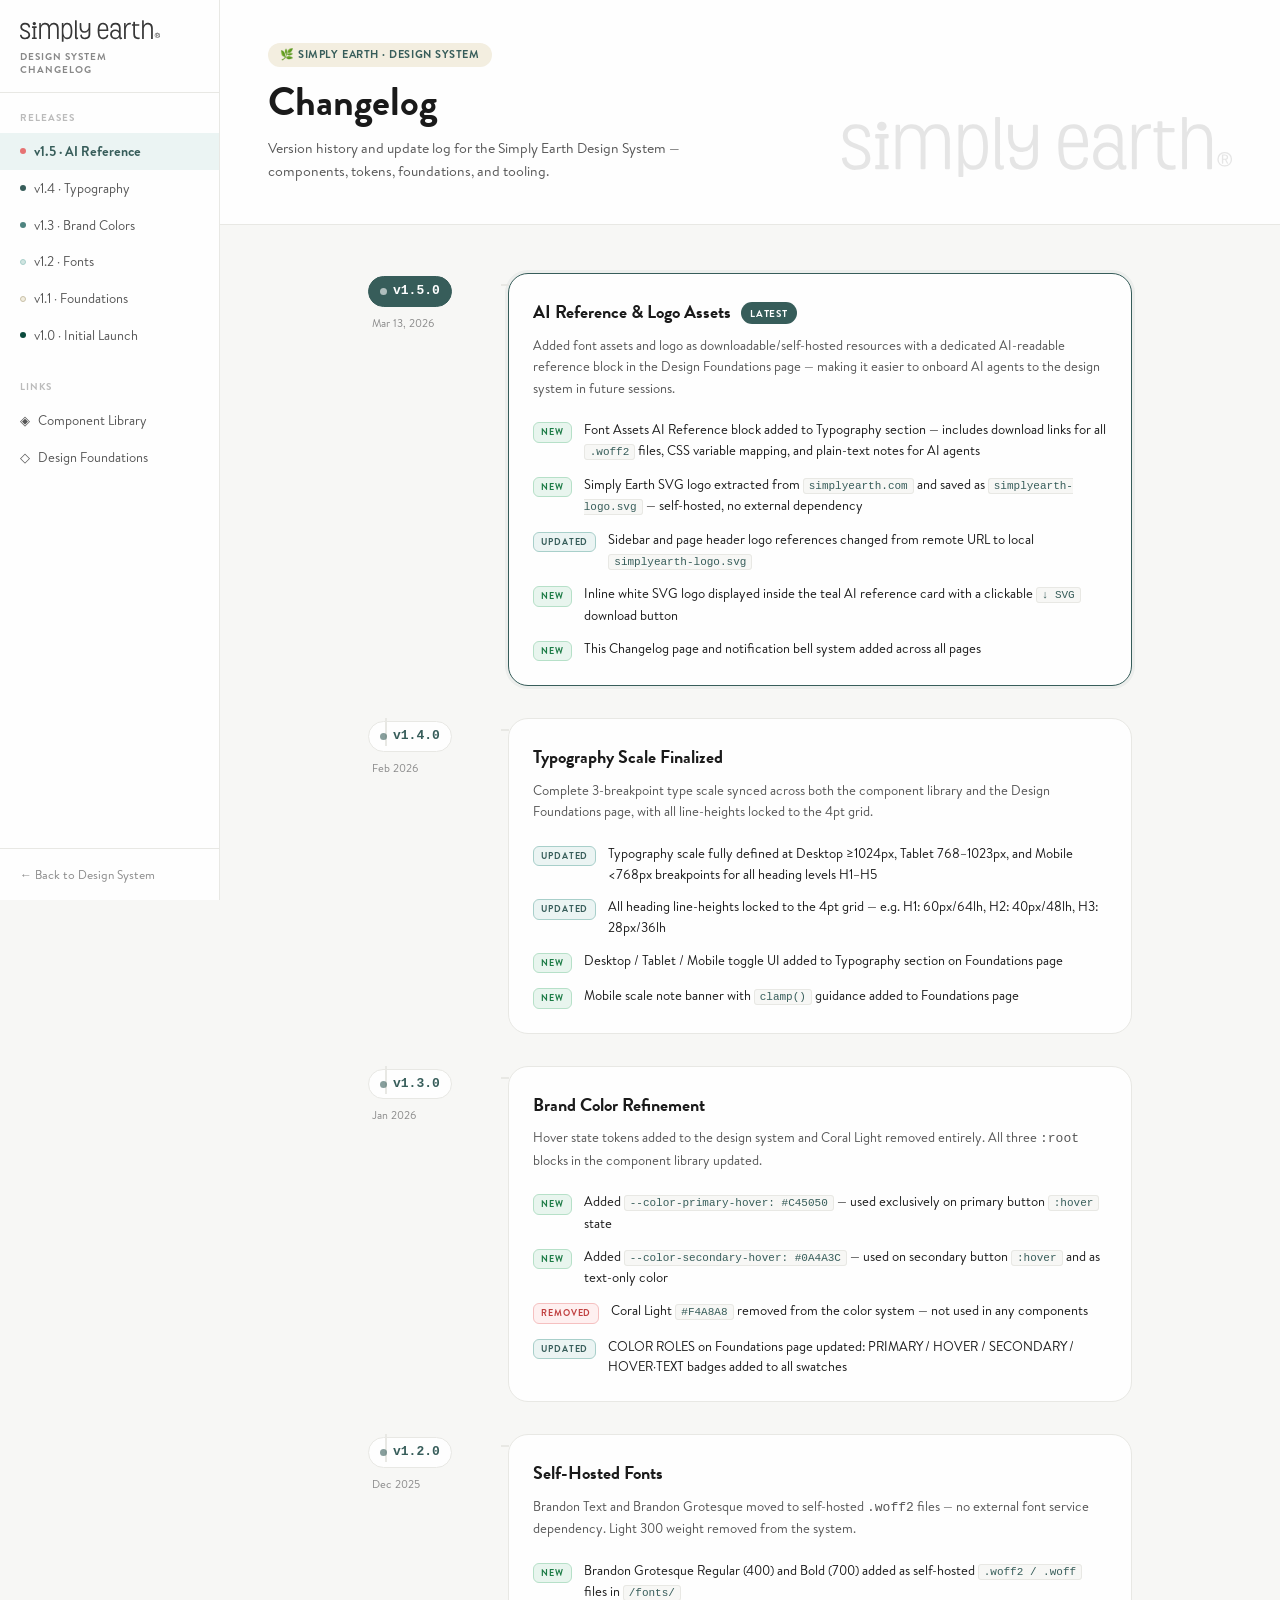
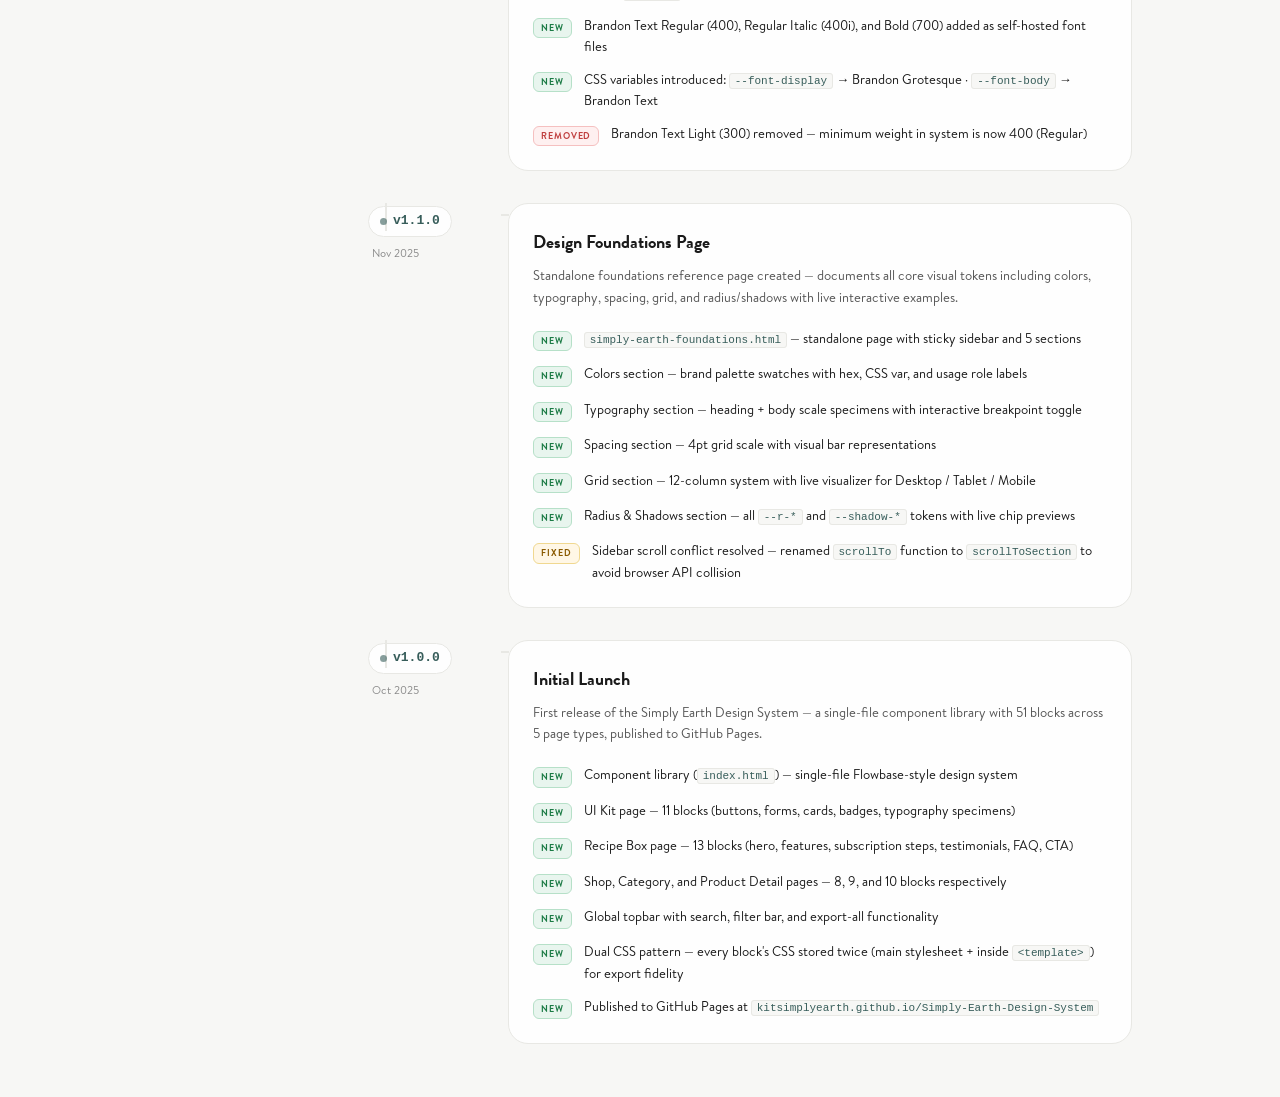
==== simply-earth-changelog.html @ 00842369 "Add changelog page and notification bell system - New simply-earth-changelog.html with full version " ====
<!DOCTYPE html>
<html lang="en">
<head>
<meta charset="UTF-8">
<meta name="viewport" content="width=device-width, initial-scale=1.0">
<title>Simply Earth — Changelog</title>
<style>
@font-face {
  font-family: 'Brandon Text';
  src: url('fonts/BrandonText-Regular.woff2') format('woff2'), url('fonts/BrandonText-Regular.woff') format('woff');
  font-weight: 400; font-style: normal;
}
@font-face {
  font-family: 'Brandon Text';
  src: url('fonts/BrandonText-RegularItalic.woff2') format('woff2'), url('fonts/BrandonText-RegularItalic.woff') format('woff');
  font-weight: 400; font-style: italic;
}
@font-face {
  font-family: 'Brandon Text';
  src: url('fonts/BrandonText-Bold.woff2') format('woff2'), url('fonts/BrandonText-Bold.woff') format('woff');
  font-weight: 700; font-style: normal;
}
@font-face {
  font-family: 'Brandon Grotesque';
  src: url('fonts/BrandonGrotesque-Regular.woff2') format('woff2'), url('fonts/BrandonGrotesque-Regular.woff') format('woff');
  font-weight: 400; font-style: normal;
}
@font-face {
  font-family: 'Brandon Grotesque';
  src: url('fonts/BrandonGrotesque-Bold.woff2') format('woff2'), url('fonts/BrandonGrotesque-Bold.woff') format('woff');
  font-weight: 700; font-style: normal;
}
</style>
<style>

/* ─────────────────────────────────────────────
   RESET & ROOT
───────────────────────────────────────────── */
*, *::before, *::after { box-sizing: border-box; margin: 0; padding: 0; }

:root {
  --coral:           #E67272;
  --coral-hover:     #C45050;
  --teal:            #375D5A;
  --teal-light:      #4E8480;
  --teal-dark:       #2D5450;
  --green:           #0A4A3C;
  --cream:           #F3EEE0;
  --cream-dark:      #E8E0CC;
  --mint:            #D1E5E1;
  --mint-dark:       #A8CFCA;
  --white:           #FEFEFE;
  --bg:              #F7F7F5;
  --border:          #E8E8E4;
  --text-dark:       #1A1A1A;
  --text-mid:        #555555;
  --text-light:      #888888;
  --text-xlight:     #BBBBBB;
  --font-display:    'Brandon Grotesque', 'Futura', 'Century Gothic', sans-serif;
  --font-body:       'Brandon Text', 'Gill Sans', 'Trebuchet MS', sans-serif;
  --sp-1: 4px; --sp-2: 8px; --sp-3: 12px; --sp-4: 16px; --sp-5: 20px;
  --sp-6: 24px; --sp-8: 32px; --sp-10: 40px; --sp-12: 48px; --sp-16: 64px;
  --r-sm: 6px; --r-md: 10px; --r-lg: 14px; --r-xl: 20px; --r-pill: 999px;
  --shadow-xs: 0 1px 3px rgba(0,0,0,0.06);
  --shadow-sm: 0 2px 8px rgba(0,0,0,0.08);
  --shadow-md: 0 4px 20px rgba(0,0,0,0.10);
}

html { font-size: 16px; scroll-behavior: smooth; }
body {
  font-family: var(--font-body);
  background: var(--bg);
  color: var(--text-dark);
  line-height: 1.6;
  min-height: 100vh;
}

/* ─────────────────────────────────────────────
   LAYOUT SHELL
───────────────────────────────────────────── */
.shell { display: flex; min-height: 100vh; }

.sidenav {
  width: 220px; min-width: 220px;
  background: var(--white);
  border-right: 1px solid var(--border);
  position: sticky; top: 0; height: 100vh;
  overflow-y: auto;
  display: flex; flex-direction: column;
  z-index: 100;
}
.sidenav-logo {
  padding: var(--sp-5) var(--sp-5) var(--sp-4);
  border-bottom: 1px solid var(--border);
  display: flex; flex-direction: column;
  align-items: flex-start; gap: var(--sp-2);
}
.sidenav-logo img { height: 22px; width: auto; max-width: 140px; display: block; }
.sidenav-logo-label {
  font-size: 10px; font-weight: 700; color: var(--text-light);
  letter-spacing: 0.1em; text-transform: uppercase;
  line-height: 1.3; font-family: var(--font-body);
}
.sidenav-section {
  padding: var(--sp-4) var(--sp-5) var(--sp-2);
  font-size: 10px; font-weight: 700; letter-spacing: 0.10em;
  text-transform: uppercase; color: var(--text-xlight);
}
.sidenav-link {
  display: flex; align-items: center; gap: var(--sp-2);
  padding: var(--sp-2) var(--sp-5);
  font-size: 13px; font-weight: 500; color: var(--text-mid);
  text-decoration: none; cursor: pointer;
  border: none; background: none; width: 100%; text-align: left;
  transition: background 0.12s, color 0.12s;
}
.sidenav-link:hover { background: var(--bg); color: var(--teal); }
.sidenav-link.active { background: #EBF4F3; color: var(--teal); font-weight: 600; }
.sidenav-link .nav-dot { width: 6px; height: 6px; border-radius: 50%; flex-shrink: 0; }
.sidenav-back {
  margin-top: auto; padding: var(--sp-4) var(--sp-5);
  border-top: 1px solid var(--border);
}
.sidenav-back a {
  display: flex; align-items: center; gap: 6px;
  font-size: 12px; color: var(--text-light); text-decoration: none;
  transition: color 0.15s;
}
.sidenav-back a:hover { color: var(--teal); }

.main { flex: 1; overflow-x: hidden; }

.page-header {
  background: var(--white);
  border-bottom: 1px solid var(--border);
  padding: var(--sp-10) var(--sp-12);
  display: flex; align-items: flex-end;
  justify-content: space-between; gap: var(--sp-8);
}
.page-eyebrow {
  display: inline-flex; align-items: center; gap: 6px;
  background: var(--cream); border-radius: var(--r-pill);
  padding: 3px 12px; font-size: 11px; font-weight: 700;
  color: var(--teal); letter-spacing: 0.05em; text-transform: uppercase;
  margin-bottom: var(--sp-3);
}
.page-title {
  font-family: var(--font-display); font-size: 40px;
  color: var(--text-dark); line-height: 1.15; margin-bottom: var(--sp-3);
}
.page-desc { font-size: 14px; color: var(--text-mid); max-width: 480px; line-height: 1.7; }
.page-header-logo { opacity: 0.12; }
.page-header-logo img { height: 60px; width: auto; }

.content {
  max-width: 860px;
  margin: 0 auto;
  padding: var(--sp-12);
  display: flex; flex-direction: column; gap: var(--sp-4);
}

/* ─────────────────────────────────────────────
   VERSION ENTRY
───────────────────────────────────────────── */
.version-entry {
  display: grid;
  grid-template-columns: 140px 1fr;
  gap: 0;
  position: relative;
}

/* Timeline line through the version col */
.version-entry + .version-entry .version-meta::before {
  content: '';
  position: absolute;
  top: 0; left: 17px;
  width: 2px; height: 28px;
  background: var(--border);
}

.version-meta {
  padding: 0 var(--sp-6) var(--sp-8) 0;
  position: relative;
  display: flex; flex-direction: column;
  align-items: flex-start; gap: var(--sp-2);
  padding-top: 3px;
}

/* Connector dot */
.version-meta::after {
  content: '';
  position: absolute;
  right: -1px; top: 11px;
  width: 8px; height: 2px;
  background: var(--border);
}

.version-badge {
  display: inline-flex; align-items: center; gap: 6px;
  font-family: 'SFMono-Regular', 'Consolas', monospace;
  font-size: 13px; font-weight: 700;
  color: var(--teal);
  background: var(--white);
  border: 1.5px solid var(--border);
  border-radius: var(--r-pill);
  padding: 4px 11px;
  white-space: nowrap;
}
.version-badge.latest {
  background: var(--teal); color: white;
  border-color: var(--teal);
}
.version-dot {
  width: 7px; height: 7px; border-radius: 50%;
  background: currentColor; opacity: 0.6; flex-shrink: 0;
}
.version-date {
  font-size: 11px; color: var(--text-light);
  font-family: var(--font-body);
  padding-left: 4px;
}

.version-card {
  background: var(--white);
  border: 1px solid var(--border);
  border-radius: var(--r-xl);
  padding: var(--sp-6);
  margin-bottom: var(--sp-4);
  transition: box-shadow 0.15s;
}
.version-card:hover { box-shadow: var(--shadow-sm); }
.version-card.is-latest {
  border-color: var(--teal);
  box-shadow: 0 0 0 3px rgba(55,93,90,0.06);
}

.version-title {
  font-family: var(--font-display);
  font-size: 18px; font-weight: 700;
  color: var(--text-dark);
  margin-bottom: var(--sp-2);
}
.version-summary {
  font-size: 13px; color: var(--text-mid);
  line-height: 1.65; margin-bottom: var(--sp-5);
}

.change-list { display: flex; flex-direction: column; gap: var(--sp-3); }
.change-item {
  display: flex; align-items: flex-start; gap: var(--sp-3);
  font-size: 13px; color: var(--text-dark); line-height: 1.6;
}
.change-tag {
  display: inline-flex; align-items: center;
  font-size: 9px; font-weight: 800; letter-spacing: 0.1em;
  text-transform: uppercase; border-radius: var(--r-sm);
  padding: 2px 7px; flex-shrink: 0; margin-top: 3px;
  white-space: nowrap;
}
.tag-new      { background: #E8F5EE; color: #1A7A44; border: 1px solid #B6E0C8; }
.tag-updated  { background: #EBF4F3; color: var(--teal); border: 1px solid var(--mint-dark); }
.tag-removed  { background: #FEF0F0; color: #C04040; border: 1px solid #F5C0C0; }
.tag-fixed    { background: #FFF7E6; color: #8A5A00; border: 1px solid #F0D890; }

.change-text { flex: 1; }
.change-text code {
  font-family: 'SFMono-Regular', 'Consolas', monospace;
  font-size: 11px; background: var(--bg);
  border: 1px solid var(--border);
  border-radius: 3px; padding: 1px 5px;
  color: var(--teal);
}

/* ─────────────────────────────────────────────
   MOBILE TOPBAR
───────────────────────────────────────────── */
.mobile-topbar {
  display: none; background: var(--white);
  border-bottom: 1px solid var(--border);
  padding: var(--sp-3) var(--sp-4);
  align-items: center; justify-content: space-between;
  gap: var(--sp-3); position: sticky; top: 0; z-index: 200;
}
.mobile-topbar img { height: 20px; max-width: 120px; }
.mobile-menu-btn {
  width: 36px; height: 36px; border-radius: var(--r-md);
  border: 1px solid var(--border); background: var(--bg);
  font-size: 16px; cursor: pointer;
  display: flex; align-items: center; justify-content: center;
}

/* ─────────────────────────────────────────────
   RESPONSIVE
───────────────────────────────────────────── */
@media (max-width: 900px) {
  .sidenav { display: none; }
  .mobile-topbar { display: flex; }
  .page-header { padding: var(--sp-8) var(--sp-6); flex-direction: column; align-items: flex-start; }
  .page-header-logo { display: none; }
  .content { padding: var(--sp-8) var(--sp-5); }
}

@media (max-width: 600px) {
  .version-entry { grid-template-columns: 1fr; }
  .version-meta { padding-bottom: var(--sp-3); flex-direction: row; align-items: center; }
  .version-meta::after { display: none; }
}

</style>
</head>
<body>

<!-- Mobile top bar -->
<div class="mobile-topbar">
  <img src="simplyearth-logo.svg" alt="Simply Earth" onerror="this.style.display='none';this.nextElementSibling.style.display='block'">
  <span style="display:none;font-family:'Brandon Grotesque','Futura',sans-serif;font-size:18px;color:#0A4A3C;">Simply Earth</span>
  <button class="mobile-menu-btn" onclick="document.querySelector('.sidenav').style.display='flex'">☰</button>
</div>

<div class="shell">

  <!-- ── SIDEBAR ─────────────────────────────── -->
  <nav class="sidenav">
    <div class="sidenav-logo">
      <img src="simplyearth-logo.svg" alt="Simply Earth"
        onerror="this.style.display='none';this.parentElement.querySelector('.logo-fallback').style.display='block'">
      <span class="logo-fallback" style="display:none;font-family:'Brandon Grotesque','Futura',sans-serif;font-size:16px;color:#0A4A3C;font-weight:400;">Simply Earth</span>
      <div class="sidenav-logo-label">Design System<br>Changelog</div>
    </div>

    <div class="sidenav-section">Releases</div>
    <a class="sidenav-link active" onclick="scrollTo({top:0,behavior:'smooth'})">
      <span class="nav-dot" style="background:#E67272;"></span> v1.5 · AI Reference
    </a>
    <a class="sidenav-link" onclick="document.getElementById('v1-4').scrollIntoView({behavior:'smooth'})">
      <span class="nav-dot" style="background:#375D5A;"></span> v1.4 · Typography
    </a>
    <a class="sidenav-link" onclick="document.getElementById('v1-3').scrollIntoView({behavior:'smooth'})">
      <span class="nav-dot" style="background:#4E8480;"></span> v1.3 · Brand Colors
    </a>
    <a class="sidenav-link" onclick="document.getElementById('v1-2').scrollIntoView({behavior:'smooth'})">
      <span class="nav-dot" style="background:#D1E5E1;border:1px solid #A8CFCA;"></span> v1.2 · Fonts
    </a>
    <a class="sidenav-link" onclick="document.getElementById('v1-1').scrollIntoView({behavior:'smooth'})">
      <span class="nav-dot" style="background:#F3EEE0;border:1px solid #C8C0A8;"></span> v1.1 · Foundations
    </a>
    <a class="sidenav-link" onclick="document.getElementById('v1-0').scrollIntoView({behavior:'smooth'})">
      <span class="nav-dot" style="background:#0A4A3C;"></span> v1.0 · Initial Launch
    </a>

    <div class="sidenav-section" style="margin-top:8px;">Links</div>
    <a class="sidenav-link" href="index.html">
      <span style="font-size:13px;">◈</span> Component Library
    </a>
    <a class="sidenav-link" href="simply-earth-foundations.html">
      <span style="font-size:13px;">◇</span> Design Foundations
    </a>

    <div class="sidenav-back">
      <a href="index.html">← Back to Design System</a>
    </div>
  </nav>

  <!-- ── MAIN ──────────────────────────────────── -->
  <main class="main">

    <div class="page-header">
      <div class="page-header-left">
        <div class="page-eyebrow">🌿 Simply Earth · Design System</div>
        <h1 class="page-title">Changelog</h1>
        <p class="page-desc">Version history and update log for the Simply Earth Design System — components, tokens, foundations, and tooling.</p>
      </div>
      <div class="page-header-logo">
        <img src="simplyearth-logo.svg" alt="">
      </div>
    </div>

    <div class="content">

      <!-- ══════════════════════════════════════
           v1.5.0
      ═══════════════════════════════════════ -->
      <div class="version-entry" id="v1-5">
        <div class="version-meta">
          <div class="version-badge latest"><span class="version-dot"></span>v1.5.0</div>
          <div class="version-date">Mar 13, 2026</div>
        </div>
        <div class="version-card is-latest">
          <div style="display:flex;align-items:center;gap:10px;margin-bottom:8px;">
            <div class="version-title" style="margin-bottom:0;">AI Reference & Logo Assets</div>
            <span style="font-size:10px;font-weight:800;letter-spacing:0.08em;text-transform:uppercase;background:var(--teal);color:white;padding:3px 9px;border-radius:var(--r-pill);">Latest</span>
          </div>
          <div class="version-summary">Added font assets and logo as downloadable/self-hosted resources with a dedicated AI-readable reference block in the Design Foundations page — making it easier to onboard AI agents to the design system in future sessions.</div>
          <div class="change-list">
            <div class="change-item">
              <span class="change-tag tag-new">New</span>
              <span class="change-text">Font Assets AI Reference block added to Typography section — includes download links for all <code>.woff2</code> files, CSS variable mapping, and plain-text notes for AI agents</span>
            </div>
            <div class="change-item">
              <span class="change-tag tag-new">New</span>
              <span class="change-text">Simply Earth SVG logo extracted from <code>simplyearth.com</code> and saved as <code>simplyearth-logo.svg</code> — self-hosted, no external dependency</span>
            </div>
            <div class="change-item">
              <span class="change-tag tag-updated">Updated</span>
              <span class="change-text">Sidebar and page header logo references changed from remote URL to local <code>simplyearth-logo.svg</code></span>
            </div>
            <div class="change-item">
              <span class="change-tag tag-new">New</span>
              <span class="change-text">Inline white SVG logo displayed inside the teal AI reference card with a clickable <code>↓ SVG</code> download button</span>
            </div>
            <div class="change-item">
              <span class="change-tag tag-new">New</span>
              <span class="change-text">This Changelog page and notification bell system added across all pages</span>
            </div>
          </div>
        </div>
      </div>

      <!-- ══════════════════════════════════════
           v1.4.0
      ═══════════════════════════════════════ -->
      <div class="version-entry" id="v1-4">
        <div class="version-meta">
          <div class="version-badge"><span class="version-dot"></span>v1.4.0</div>
          <div class="version-date">Feb 2026</div>
        </div>
        <div class="version-card">
          <div class="version-title">Typography Scale Finalized</div>
          <div class="version-summary">Complete 3-breakpoint type scale synced across both the component library and the Design Foundations page, with all line-heights locked to the 4pt grid.</div>
          <div class="change-list">
            <div class="change-item">
              <span class="change-tag tag-updated">Updated</span>
              <span class="change-text">Typography scale fully defined at Desktop ≥1024px, Tablet 768–1023px, and Mobile &lt;768px breakpoints for all heading levels H1–H5</span>
            </div>
            <div class="change-item">
              <span class="change-tag tag-updated">Updated</span>
              <span class="change-text">All heading line-heights locked to the 4pt grid — e.g. H1: 60px/64lh, H2: 40px/48lh, H3: 28px/36lh</span>
            </div>
            <div class="change-item">
              <span class="change-tag tag-new">New</span>
              <span class="change-text">Desktop / Tablet / Mobile toggle UI added to Typography section on Foundations page</span>
            </div>
            <div class="change-item">
              <span class="change-tag tag-new">New</span>
              <span class="change-text">Mobile scale note banner with <code>clamp()</code> guidance added to Foundations page</span>
            </div>
          </div>
        </div>
      </div>

      <!-- ══════════════════════════════════════
           v1.3.0
      ═══════════════════════════════════════ -->
      <div class="version-entry" id="v1-3">
        <div class="version-meta">
          <div class="version-badge"><span class="version-dot"></span>v1.3.0</div>
          <div class="version-date">Jan 2026</div>
        </div>
        <div class="version-card">
          <div class="version-title">Brand Color Refinement</div>
          <div class="version-summary">Hover state tokens added to the design system and Coral Light removed entirely. All three <code>:root</code> blocks in the component library updated.</div>
          <div class="change-list">
            <div class="change-item">
              <span class="change-tag tag-new">New</span>
              <span class="change-text">Added <code>--color-primary-hover: #C45050</code> — used exclusively on primary button <code>:hover</code> state</span>
            </div>
            <div class="change-item">
              <span class="change-tag tag-new">New</span>
              <span class="change-text">Added <code>--color-secondary-hover: #0A4A3C</code> — used on secondary button <code>:hover</code> and as text-only color</span>
            </div>
            <div class="change-item">
              <span class="change-tag tag-removed">Removed</span>
              <span class="change-text">Coral Light <code>#F4A8A8</code> removed from the color system — not used in any components</span>
            </div>
            <div class="change-item">
              <span class="change-tag tag-updated">Updated</span>
              <span class="change-text">COLOR ROLES on Foundations page updated: PRIMARY / HOVER / SECONDARY / HOVER·TEXT badges added to all swatches</span>
            </div>
          </div>
        </div>
      </div>

      <!-- ══════════════════════════════════════
           v1.2.0
      ═══════════════════════════════════════ -->
      <div class="version-entry" id="v1-2">
        <div class="version-meta">
          <div class="version-badge"><span class="version-dot"></span>v1.2.0</div>
          <div class="version-date">Dec 2025</div>
        </div>
        <div class="version-card">
          <div class="version-title">Self-Hosted Fonts</div>
          <div class="version-summary">Brandon Text and Brandon Grotesque moved to self-hosted <code>.woff2</code> files — no external font service dependency. Light 300 weight removed from the system.</div>
          <div class="change-list">
            <div class="change-item">
              <span class="change-tag tag-new">New</span>
              <span class="change-text">Brandon Grotesque Regular (400) and Bold (700) added as self-hosted <code>.woff2 / .woff</code> files in <code>/fonts/</code></span>
            </div>
            <div class="change-item">
              <span class="change-tag tag-new">New</span>
              <span class="change-text">Brandon Text Regular (400), Regular Italic (400i), and Bold (700) added as self-hosted font files</span>
            </div>
            <div class="change-item">
              <span class="change-tag tag-new">New</span>
              <span class="change-text">CSS variables introduced: <code>--font-display</code> → Brandon Grotesque · <code>--font-body</code> → Brandon Text</span>
            </div>
            <div class="change-item">
              <span class="change-tag tag-removed">Removed</span>
              <span class="change-text">Brandon Text Light (300) removed — minimum weight in system is now 400 (Regular)</span>
            </div>
          </div>
        </div>
      </div>

      <!-- ══════════════════════════════════════
           v1.1.0
      ═══════════════════════════════════════ -->
      <div class="version-entry" id="v1-1">
        <div class="version-meta">
          <div class="version-badge"><span class="version-dot"></span>v1.1.0</div>
          <div class="version-date">Nov 2025</div>
        </div>
        <div class="version-card">
          <div class="version-title">Design Foundations Page</div>
          <div class="version-summary">Standalone foundations reference page created — documents all core visual tokens including colors, typography, spacing, grid, and radius/shadows with live interactive examples.</div>
          <div class="change-list">
            <div class="change-item">
              <span class="change-tag tag-new">New</span>
              <span class="change-text"><code>simply-earth-foundations.html</code> — standalone page with sticky sidebar and 5 sections</span>
            </div>
            <div class="change-item">
              <span class="change-tag tag-new">New</span>
              <span class="change-text">Colors section — brand palette swatches with hex, CSS var, and usage role labels</span>
            </div>
            <div class="change-item">
              <span class="change-tag tag-new">New</span>
              <span class="change-text">Typography section — heading + body scale specimens with interactive breakpoint toggle</span>
            </div>
            <div class="change-item">
              <span class="change-tag tag-new">New</span>
              <span class="change-text">Spacing section — 4pt grid scale with visual bar representations</span>
            </div>
            <div class="change-item">
              <span class="change-tag tag-new">New</span>
              <span class="change-text">Grid section — 12-column system with live visualizer for Desktop / Tablet / Mobile</span>
            </div>
            <div class="change-item">
              <span class="change-tag tag-new">New</span>
              <span class="change-text">Radius & Shadows section — all <code>--r-*</code> and <code>--shadow-*</code> tokens with live chip previews</span>
            </div>
            <div class="change-item">
              <span class="change-tag tag-fixed">Fixed</span>
              <span class="change-text">Sidebar scroll conflict resolved — renamed <code>scrollTo</code> function to <code>scrollToSection</code> to avoid browser API collision</span>
            </div>
          </div>
        </div>
      </div>

      <!-- ══════════════════════════════════════
           v1.0.0
      ═══════════════════════════════════════ -->
      <div class="version-entry" id="v1-0">
        <div class="version-meta">
          <div class="version-badge"><span class="version-dot"></span>v1.0.0</div>
          <div class="version-date">Oct 2025</div>
        </div>
        <div class="version-card">
          <div class="version-title">Initial Launch</div>
          <div class="version-summary">First release of the Simply Earth Design System — a single-file component library with 51 blocks across 5 page types, published to GitHub Pages.</div>
          <div class="change-list">
            <div class="change-item">
              <span class="change-tag tag-new">New</span>
              <span class="change-text">Component library (<code>index.html</code>) — single-file Flowbase-style design system</span>
            </div>
            <div class="change-item">
              <span class="change-tag tag-new">New</span>
              <span class="change-text">UI Kit page — 11 blocks (buttons, forms, cards, badges, typography specimens)</span>
            </div>
            <div class="change-item">
              <span class="change-tag tag-new">New</span>
              <span class="change-text">Recipe Box page — 13 blocks (hero, features, subscription steps, testimonials, FAQ, CTA)</span>
            </div>
            <div class="change-item">
              <span class="change-tag tag-new">New</span>
              <span class="change-text">Shop, Category, and Product Detail pages — 8, 9, and 10 blocks respectively</span>
            </div>
            <div class="change-item">
              <span class="change-tag tag-new">New</span>
              <span class="change-text">Global topbar with search, filter bar, and export-all functionality</span>
            </div>
            <div class="change-item">
              <span class="change-tag tag-new">New</span>
              <span class="change-text">Dual CSS pattern — every block's CSS stored twice (main stylesheet + inside <code>&lt;template&gt;</code>) for export fidelity</span>
            </div>
            <div class="change-item">
              <span class="change-tag tag-new">New</span>
              <span class="change-text">Published to GitHub Pages at <code>kitsimplyearth.github.io/Simply-Earth-Design-System</code></span>
            </div>
          </div>
        </div>
      </div>

    </div><!-- /content -->
  </main>
</div><!-- /shell -->

<script>
  // Mark changelog as seen for this version
  const CURRENT_VERSION = '1.5.0';
  localStorage.setItem('se_ds_seen_version', CURRENT_VERSION);

  // Highlight active nav link on scroll
  const entries = ['v1-5','v1-4','v1-3','v1-2','v1-1','v1-0'];
  const links = document.querySelectorAll('.sidenav-link');
  window.addEventListener('scroll', () => {
    let current = entries[0];
    entries.forEach(id => {
      const el = document.getElementById(id);
      if (el && el.getBoundingClientRect().top <= 120) current = id;
    });
    const idx = entries.indexOf(current);
    links.forEach((l, i) => {
      if (i < entries.length) l.classList.toggle('active', i === idx);
    });
  }, { passive: true });
</script>

</body>
</html>
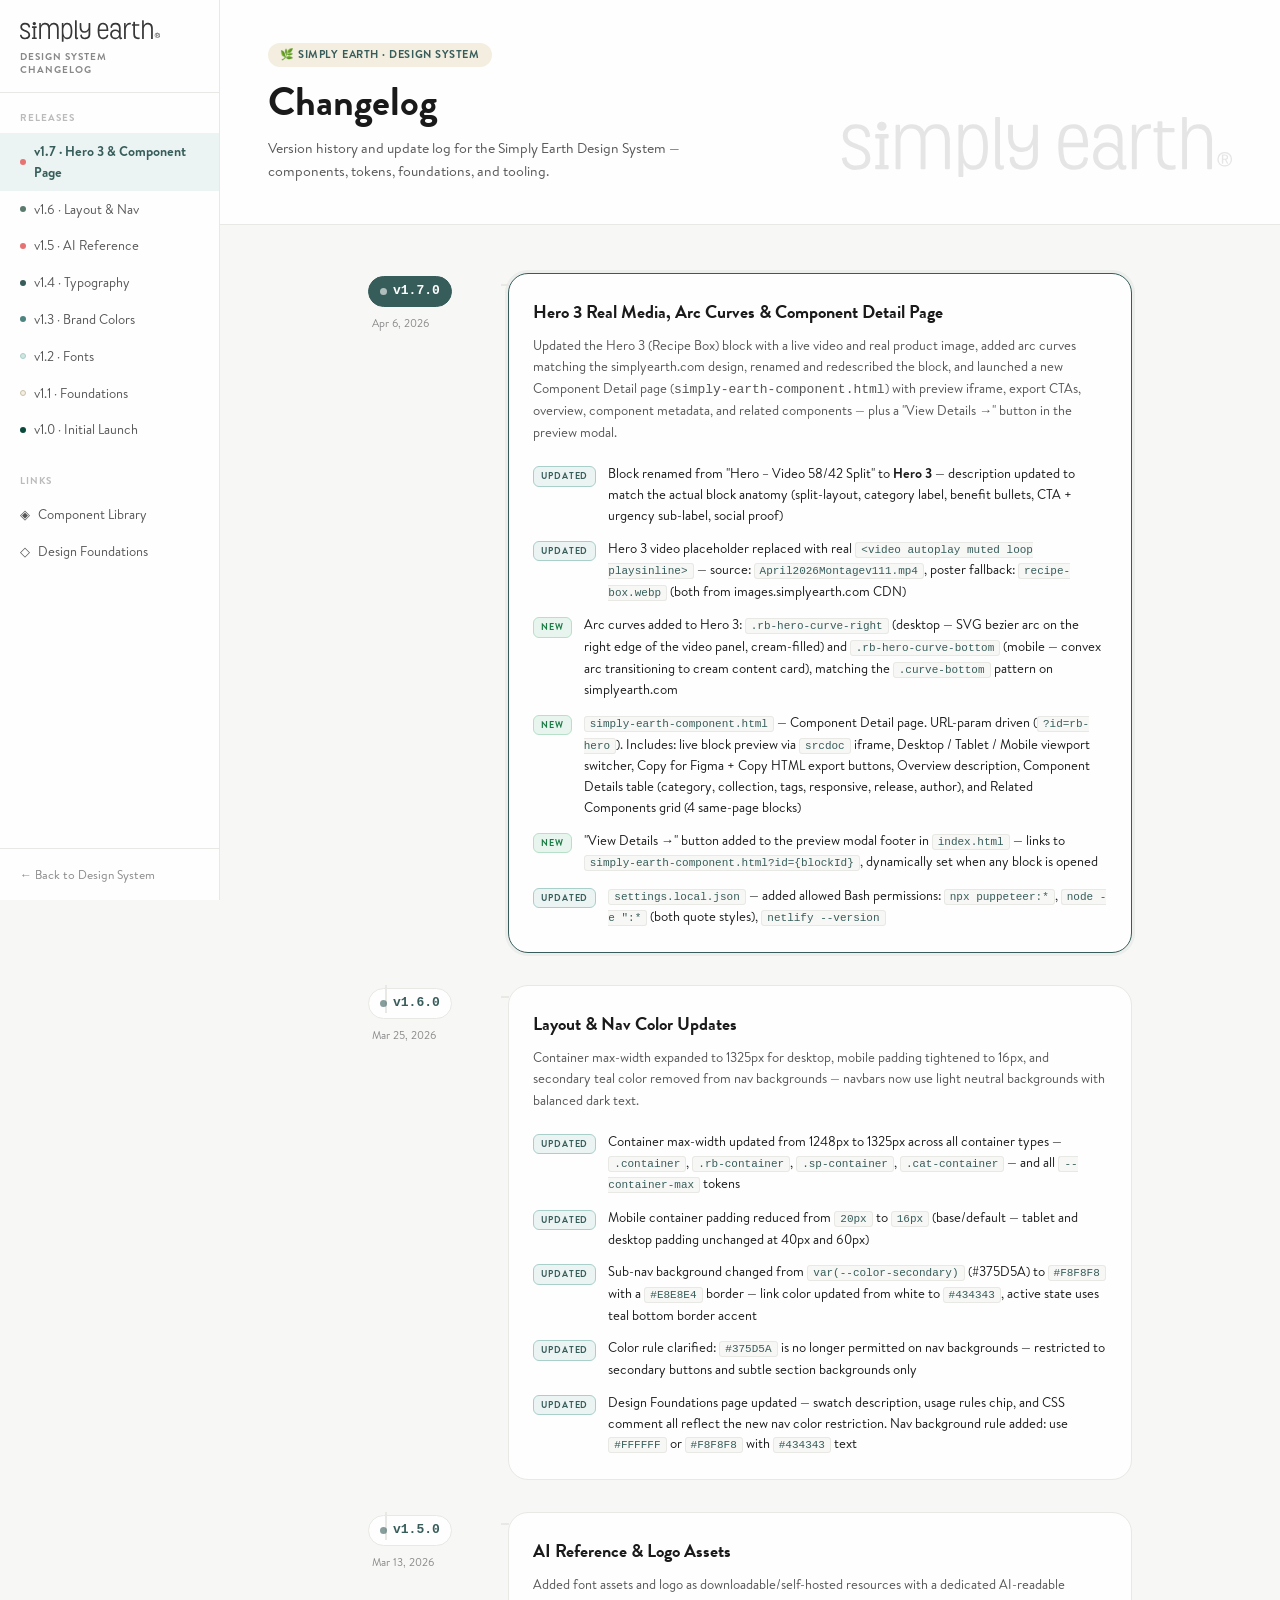
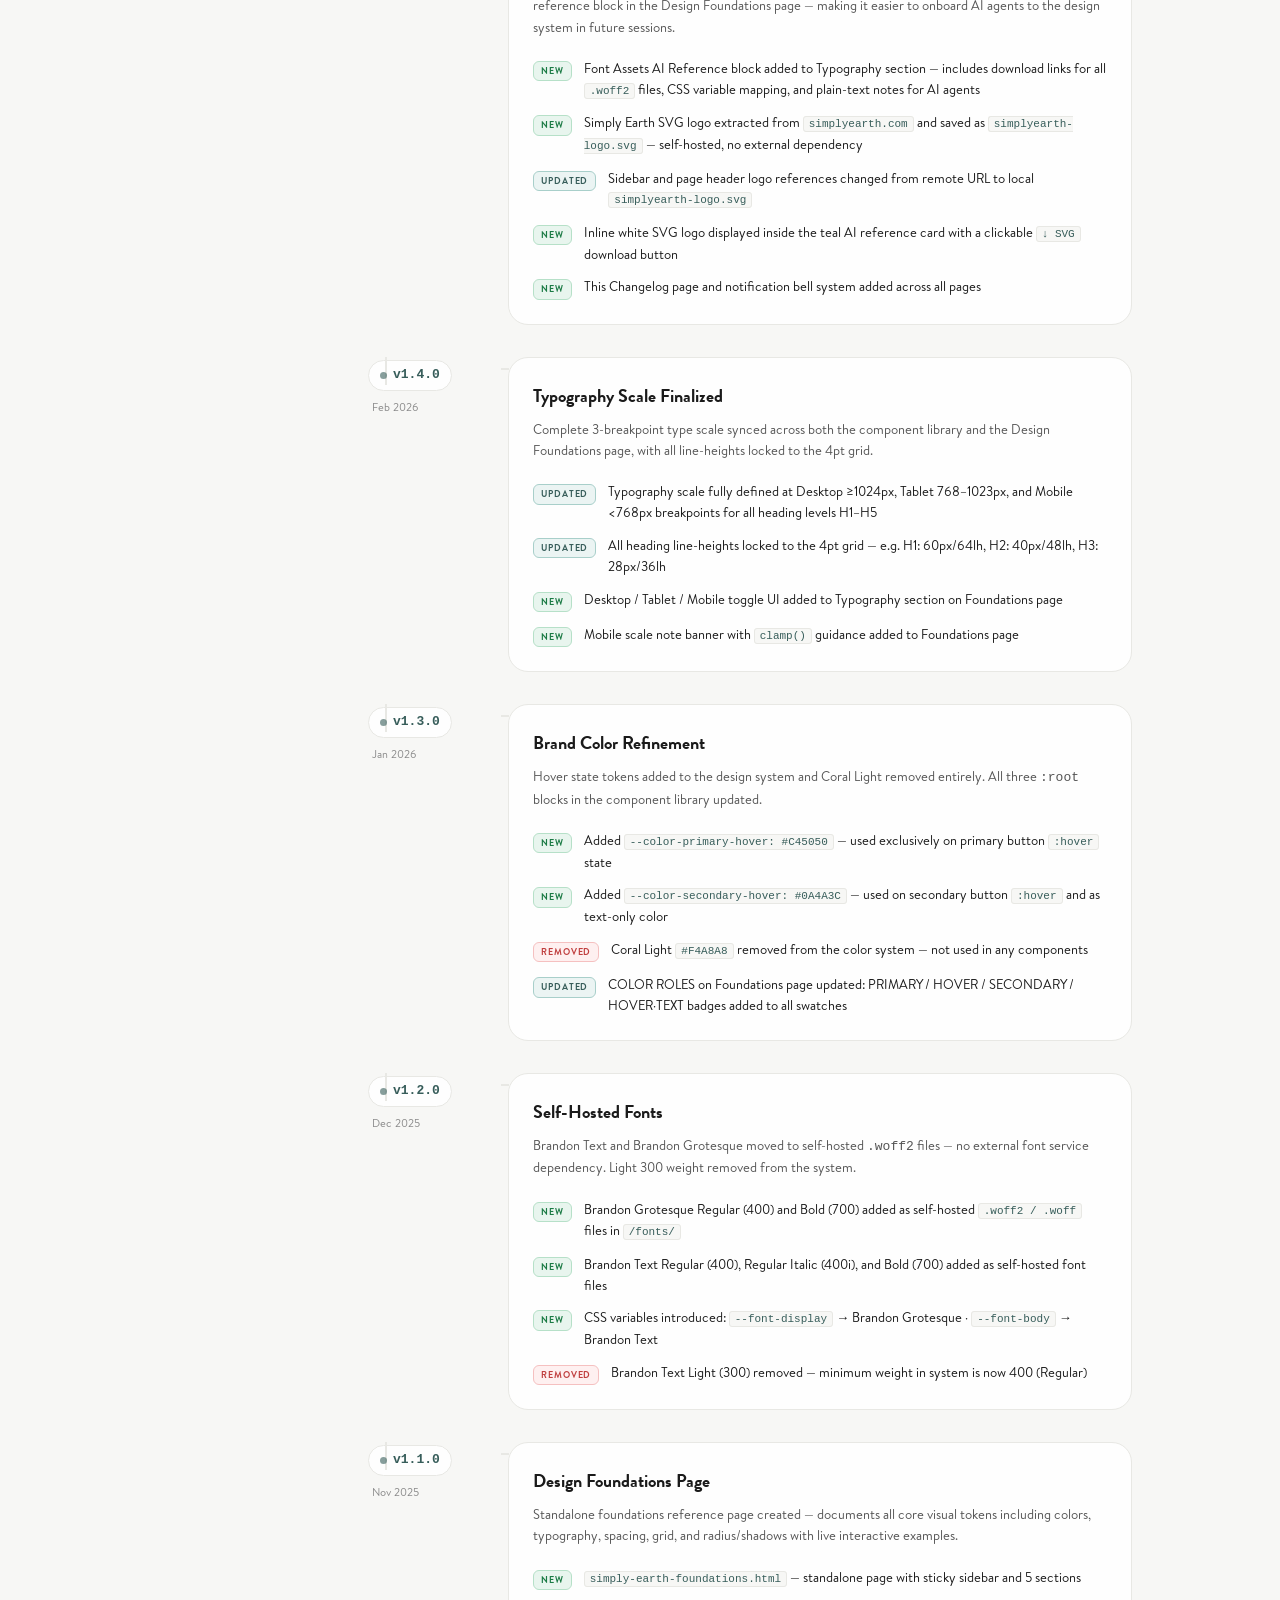
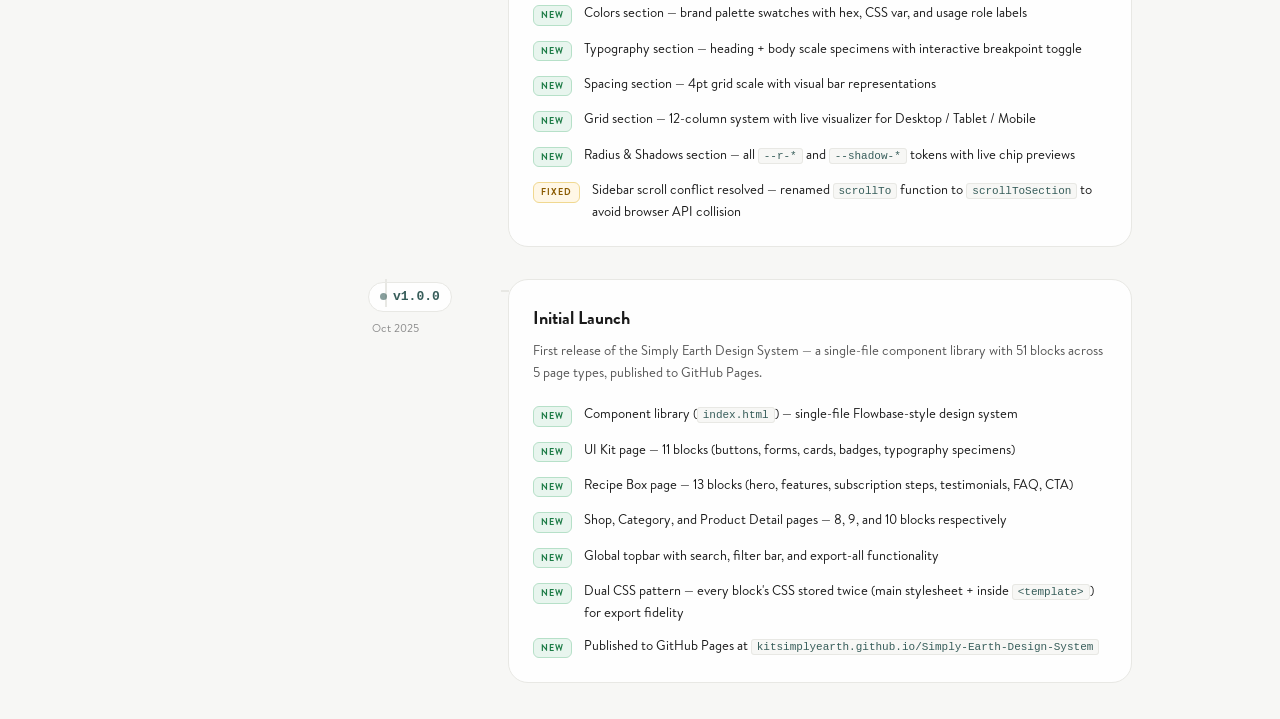
==== commit 82da85d1: "v1.7.0 — Hero 3 real media, arc curves & component detail page - Hero 3: renamed block, added real v" ====
--- a/simply-earth-changelog.html
+++ b/simply-earth-changelog.html
@@ -330,6 +330,12 @@
 
     <div class="sidenav-section">Releases</div>
     <a class="sidenav-link active" onclick="scrollTo({top:0,behavior:'smooth'})">
+      <span class="nav-dot" style="background:#E67272;"></span> v1.7 · Hero 3 & Component Page
+    </a>
+    <a class="sidenav-link" onclick="document.getElementById('v1-6').scrollIntoView({behavior:'smooth'})">
+      <span class="nav-dot" style="background:#5B7A6E;"></span> v1.6 · Layout & Nav
+    </a>
+    <a class="sidenav-link" onclick="document.getElementById('v1-5').scrollIntoView({behavior:'smooth'})">
       <span class="nav-dot" style="background:#E67272;"></span> v1.5 · AI Reference
     </a>
     <a class="sidenav-link" onclick="document.getElementById('v1-4').scrollIntoView({behavior:'smooth'})">
@@ -378,17 +384,96 @@
     <div class="content">
 
       <!-- ══════════════════════════════════════
+           v1.7.0
+      ═══════════════════════════════════════ -->
+      <div class="version-entry" id="v1-7">
+        <div class="version-meta">
+          <div class="version-badge latest"><span class="version-dot"></span>v1.7.0</div>
+          <div class="version-date">Apr 6, 2026</div>
+        </div>
+        <div class="version-card is-latest">
+          <div style="display:flex;align-items:center;gap:10px;margin-bottom:8px;">
+            <div class="version-title" style="margin-bottom:0;">Hero 3 Real Media, Arc Curves & Component Detail Page</div>
+          </div>
+          <div class="version-summary">Updated the Hero 3 (Recipe Box) block with a live video and real product image, added arc curves matching the simplyearth.com design, renamed and redescribed the block, and launched a new Component Detail page (<code>simply-earth-component.html</code>) with preview iframe, export CTAs, overview, component metadata, and related components — plus a "View Details →" button in the preview modal.</div>
+          <div class="change-list">
+            <div class="change-item">
+              <span class="change-tag tag-updated">Updated</span>
+              <span class="change-text">Block renamed from "Hero – Video 58/42 Split" to <strong>Hero 3</strong> — description updated to match the actual block anatomy (split-layout, category label, benefit bullets, CTA + urgency sub-label, social proof)</span>
+            </div>
+            <div class="change-item">
+              <span class="change-tag tag-updated">Updated</span>
+              <span class="change-text">Hero 3 video placeholder replaced with real <code>&lt;video autoplay muted loop playsinline&gt;</code> — source: <code>April2026Montagev111.mp4</code>, poster fallback: <code>recipe-box.webp</code> (both from images.simplyearth.com CDN)</span>
+            </div>
+            <div class="change-item">
+              <span class="change-tag tag-new">New</span>
+              <span class="change-text">Arc curves added to Hero 3: <code>.rb-hero-curve-right</code> (desktop — SVG bezier arc on the right edge of the video panel, cream-filled) and <code>.rb-hero-curve-bottom</code> (mobile — convex arc transitioning to cream content card), matching the <code>.curve-bottom</code> pattern on simplyearth.com</span>
+            </div>
+            <div class="change-item">
+              <span class="change-tag tag-new">New</span>
+              <span class="change-text"><code>simply-earth-component.html</code> — Component Detail page. URL-param driven (<code>?id=rb-hero</code>). Includes: live block preview via <code>srcdoc</code> iframe, Desktop / Tablet / Mobile viewport switcher, Copy for Figma + Copy HTML export buttons, Overview description, Component Details table (category, collection, tags, responsive, release, author), and Related Components grid (4 same-page blocks)</span>
+            </div>
+            <div class="change-item">
+              <span class="change-tag tag-new">New</span>
+              <span class="change-text">"View Details →" button added to the preview modal footer in <code>index.html</code> — links to <code>simply-earth-component.html?id={blockId}</code>, dynamically set when any block is opened</span>
+            </div>
+            <div class="change-item">
+              <span class="change-tag tag-updated">Updated</span>
+              <span class="change-text"><code>settings.local.json</code> — added allowed Bash permissions: <code>npx puppeteer:*</code>, <code>node -e ":*</code> (both quote styles), <code>netlify --version</code></span>
+            </div>
+          </div>
+        </div>
+      </div>
+
+      <!-- ══════════════════════════════════════
+           v1.6.0
+      ═══════════════════════════════════════ -->
+      <div class="version-entry" id="v1-6">
+        <div class="version-meta">
+          <div class="version-badge"><span class="version-dot"></span>v1.6.0</div>
+          <div class="version-date">Mar 25, 2026</div>
+        </div>
+        <div class="version-card">
+          <div style="display:flex;align-items:center;gap:10px;margin-bottom:8px;">
+            <div class="version-title" style="margin-bottom:0;">Layout & Nav Color Updates</div>
+          </div>
+          <div class="version-summary">Container max-width expanded to 1325px for desktop, mobile padding tightened to 16px, and secondary teal color removed from nav backgrounds — navbars now use light neutral backgrounds with balanced dark text.</div>
+          <div class="change-list">
+            <div class="change-item">
+              <span class="change-tag tag-updated">Updated</span>
+              <span class="change-text">Container max-width updated from 1248px to 1325px across all container types — <code>.container</code>, <code>.rb-container</code>, <code>.sp-container</code>, <code>.cat-container</code> — and all <code>--container-max</code> tokens</span>
+            </div>
+            <div class="change-item">
+              <span class="change-tag tag-updated">Updated</span>
+              <span class="change-text">Mobile container padding reduced from <code>20px</code> to <code>16px</code> (base/default — tablet and desktop padding unchanged at 40px and 60px)</span>
+            </div>
+            <div class="change-item">
+              <span class="change-tag tag-updated">Updated</span>
+              <span class="change-text">Sub-nav background changed from <code>var(--color-secondary)</code> (#375D5A) to <code>#F8F8F8</code> with a <code>#E8E8E4</code> border — link color updated from white to <code>#434343</code>, active state uses teal bottom border accent</span>
+            </div>
+            <div class="change-item">
+              <span class="change-tag tag-updated">Updated</span>
+              <span class="change-text">Color rule clarified: <code>#375D5A</code> is no longer permitted on nav backgrounds — restricted to secondary buttons and subtle section backgrounds only</span>
+            </div>
+            <div class="change-item">
+              <span class="change-tag tag-updated">Updated</span>
+              <span class="change-text">Design Foundations page updated — swatch description, usage rules chip, and CSS comment all reflect the new nav color restriction. Nav background rule added: use <code>#FFFFFF</code> or <code>#F8F8F8</code> with <code>#434343</code> text</span>
+            </div>
+          </div>
+        </div>
+      </div>
+
+      <!-- ══════════════════════════════════════
            v1.5.0
       ═══════════════════════════════════════ -->
       <div class="version-entry" id="v1-5">
         <div class="version-meta">
-          <div class="version-badge latest"><span class="version-dot"></span>v1.5.0</div>
+          <div class="version-badge"><span class="version-dot"></span>v1.5.0</div>
           <div class="version-date">Mar 13, 2026</div>
         </div>
-        <div class="version-card is-latest">
+        <div class="version-card">
           <div style="display:flex;align-items:center;gap:10px;margin-bottom:8px;">
             <div class="version-title" style="margin-bottom:0;">AI Reference & Logo Assets</div>
-            <span style="font-size:10px;font-weight:800;letter-spacing:0.08em;text-transform:uppercase;background:var(--teal);color:white;padding:3px 9px;border-radius:var(--r-pill);">Latest</span>
           </div>
           <div class="version-summary">Added font assets and logo as downloadable/self-hosted resources with a dedicated AI-readable reference block in the Design Foundations page — making it easier to onboard AI agents to the design system in future sessions.</div>
           <div class="change-list">
@@ -606,11 +691,11 @@
 
 <script>
   // Mark changelog as seen for this version
-  const CURRENT_VERSION = '1.5.0';
+  const CURRENT_VERSION = '1.6.0';
   localStorage.setItem('se_ds_seen_version', CURRENT_VERSION);
 
   // Highlight active nav link on scroll
-  const entries = ['v1-5','v1-4','v1-3','v1-2','v1-1','v1-0'];
+  const entries = ['v1-6','v1-5','v1-4','v1-3','v1-2','v1-1','v1-0'];
   const links = document.querySelectorAll('.sidenav-link');
   window.addEventListener('scroll', () => {
     let current = entries[0];
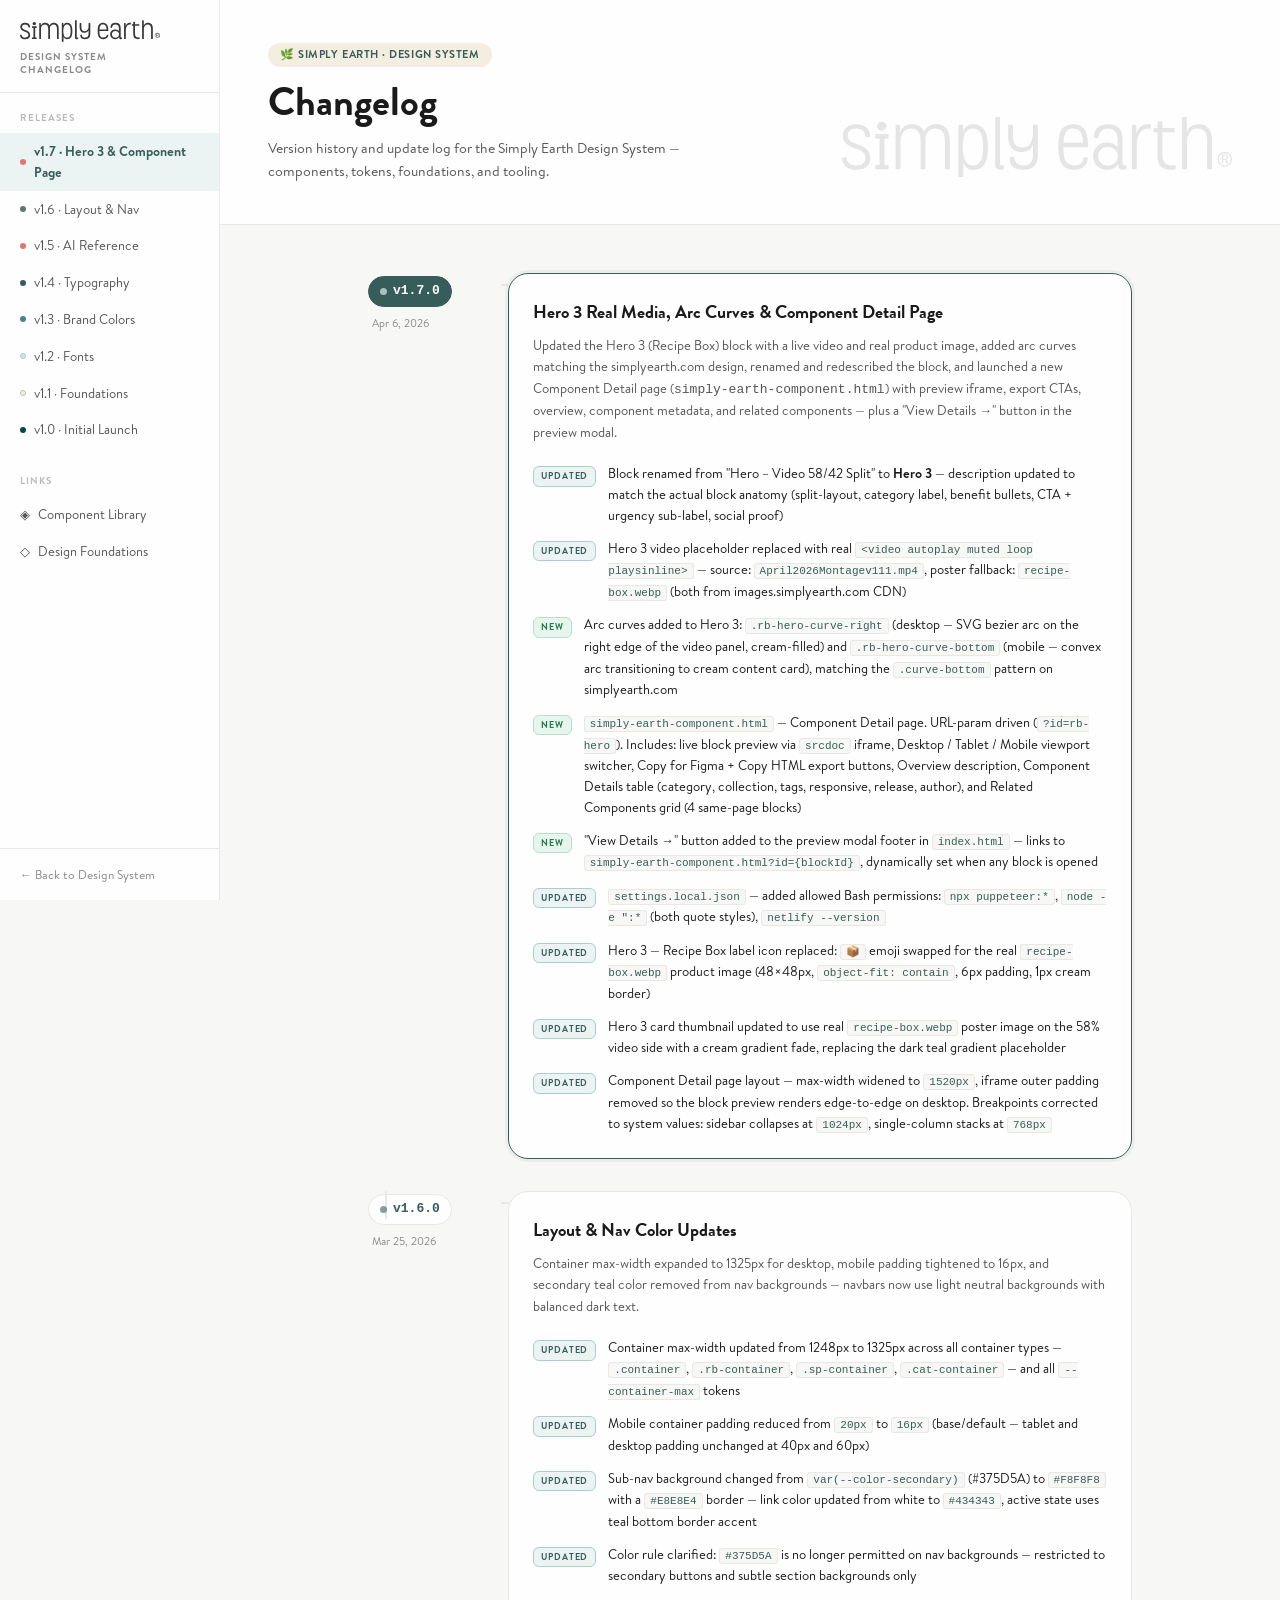
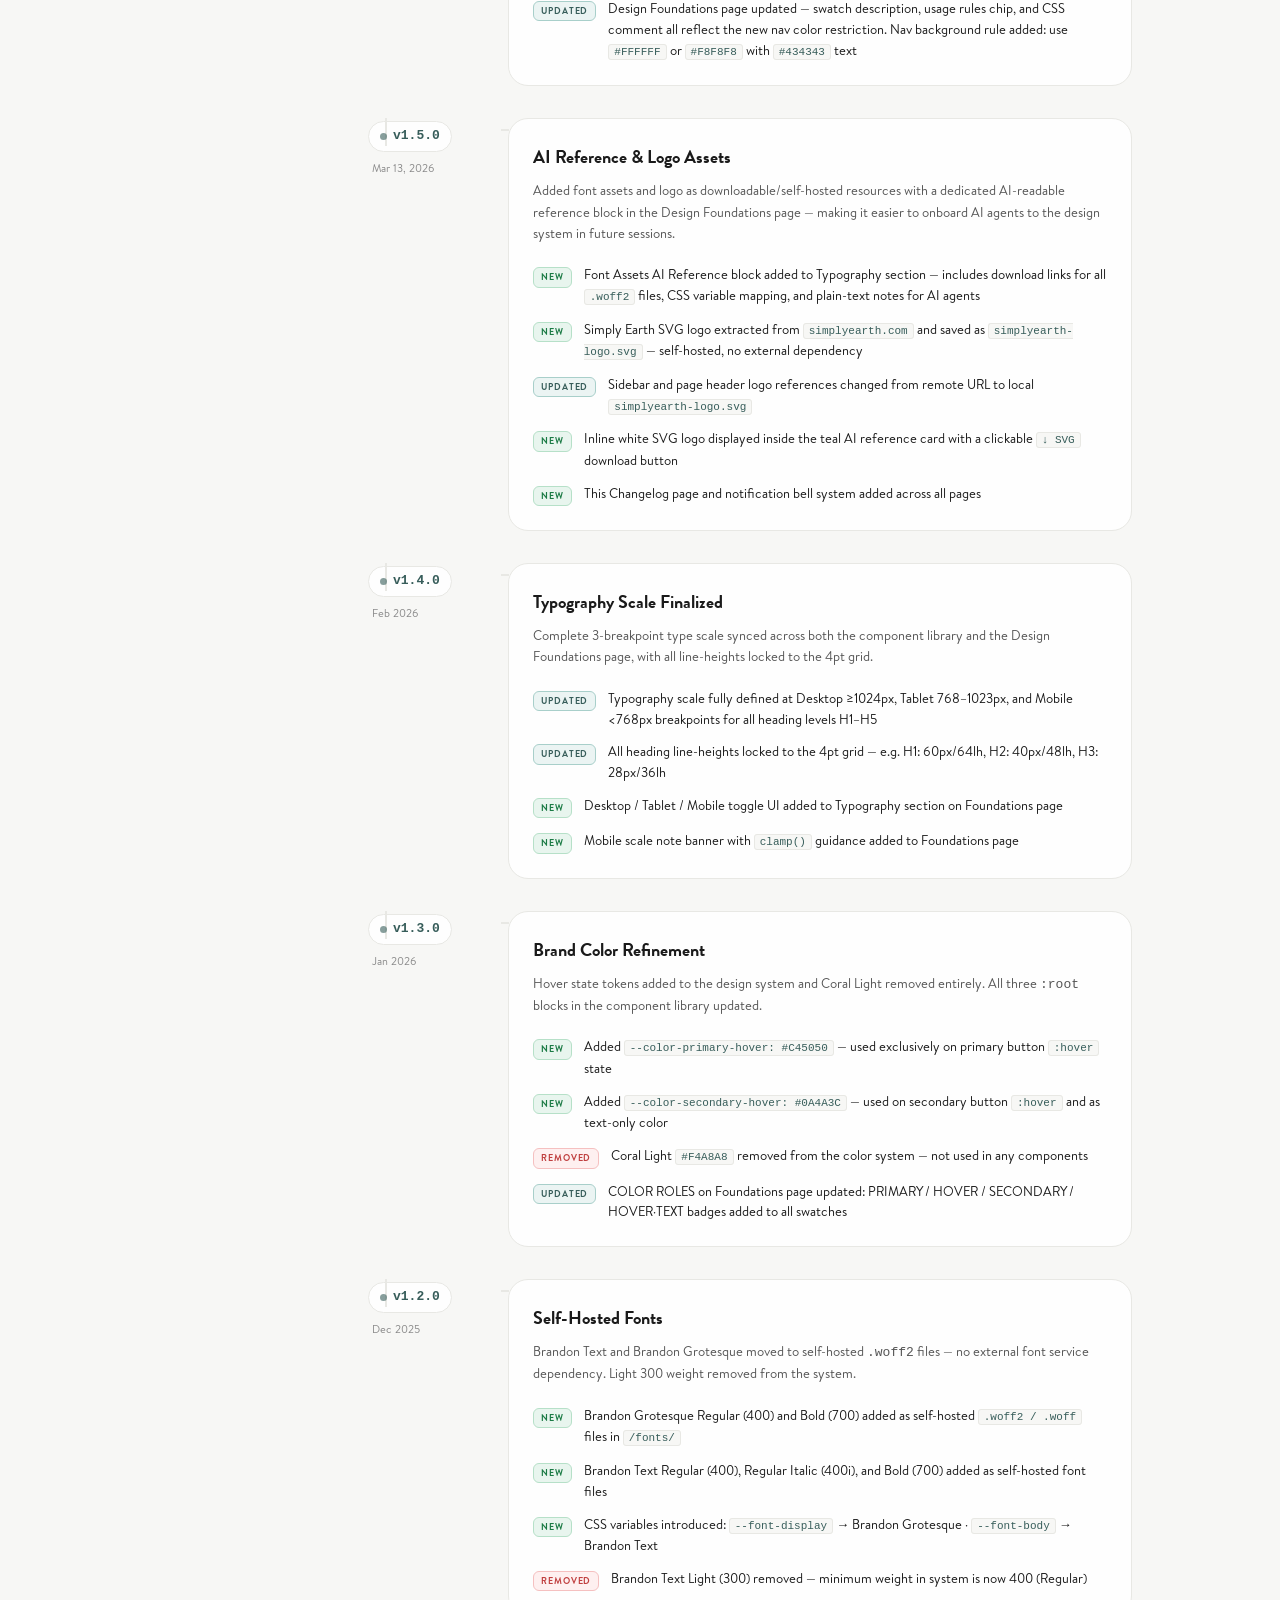
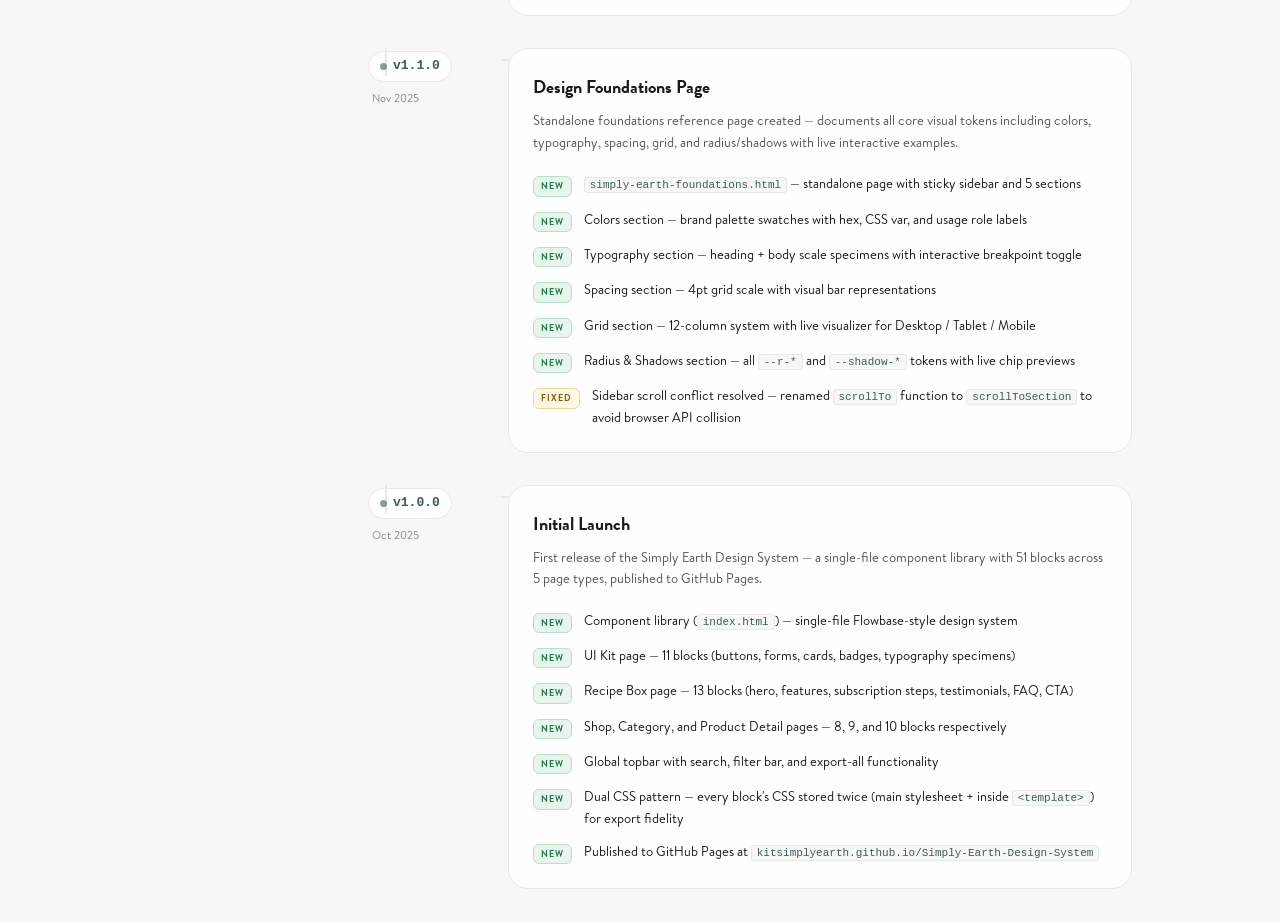
==== commit 989a9841: "v1.7.0 patch — recipe box icon, thumbnail & component page layout fixes - Hero 3: recipe-box.webp re" ====
--- a/simply-earth-changelog.html
+++ b/simply-earth-changelog.html
@@ -421,6 +421,18 @@
               <span class="change-tag tag-updated">Updated</span>
               <span class="change-text"><code>settings.local.json</code> — added allowed Bash permissions: <code>npx puppeteer:*</code>, <code>node -e ":*</code> (both quote styles), <code>netlify --version</code></span>
             </div>
+            <div class="change-item">
+              <span class="change-tag tag-updated">Updated</span>
+              <span class="change-text">Hero 3 — Recipe Box label icon replaced: <code>📦</code> emoji swapped for the real <code>recipe-box.webp</code> product image (48×48px, <code>object-fit: contain</code>, 6px padding, 1px cream border)</span>
+            </div>
+            <div class="change-item">
+              <span class="change-tag tag-updated">Updated</span>
+              <span class="change-text">Hero 3 card thumbnail updated to use real <code>recipe-box.webp</code> poster image on the 58% video side with a cream gradient fade, replacing the dark teal gradient placeholder</span>
+            </div>
+            <div class="change-item">
+              <span class="change-tag tag-updated">Updated</span>
+              <span class="change-text">Component Detail page layout — max-width widened to <code>1520px</code>, iframe outer padding removed so the block preview renders edge-to-edge on desktop. Breakpoints corrected to system values: sidebar collapses at <code>1024px</code>, single-column stacks at <code>768px</code></span>
+            </div>
           </div>
         </div>
       </div>
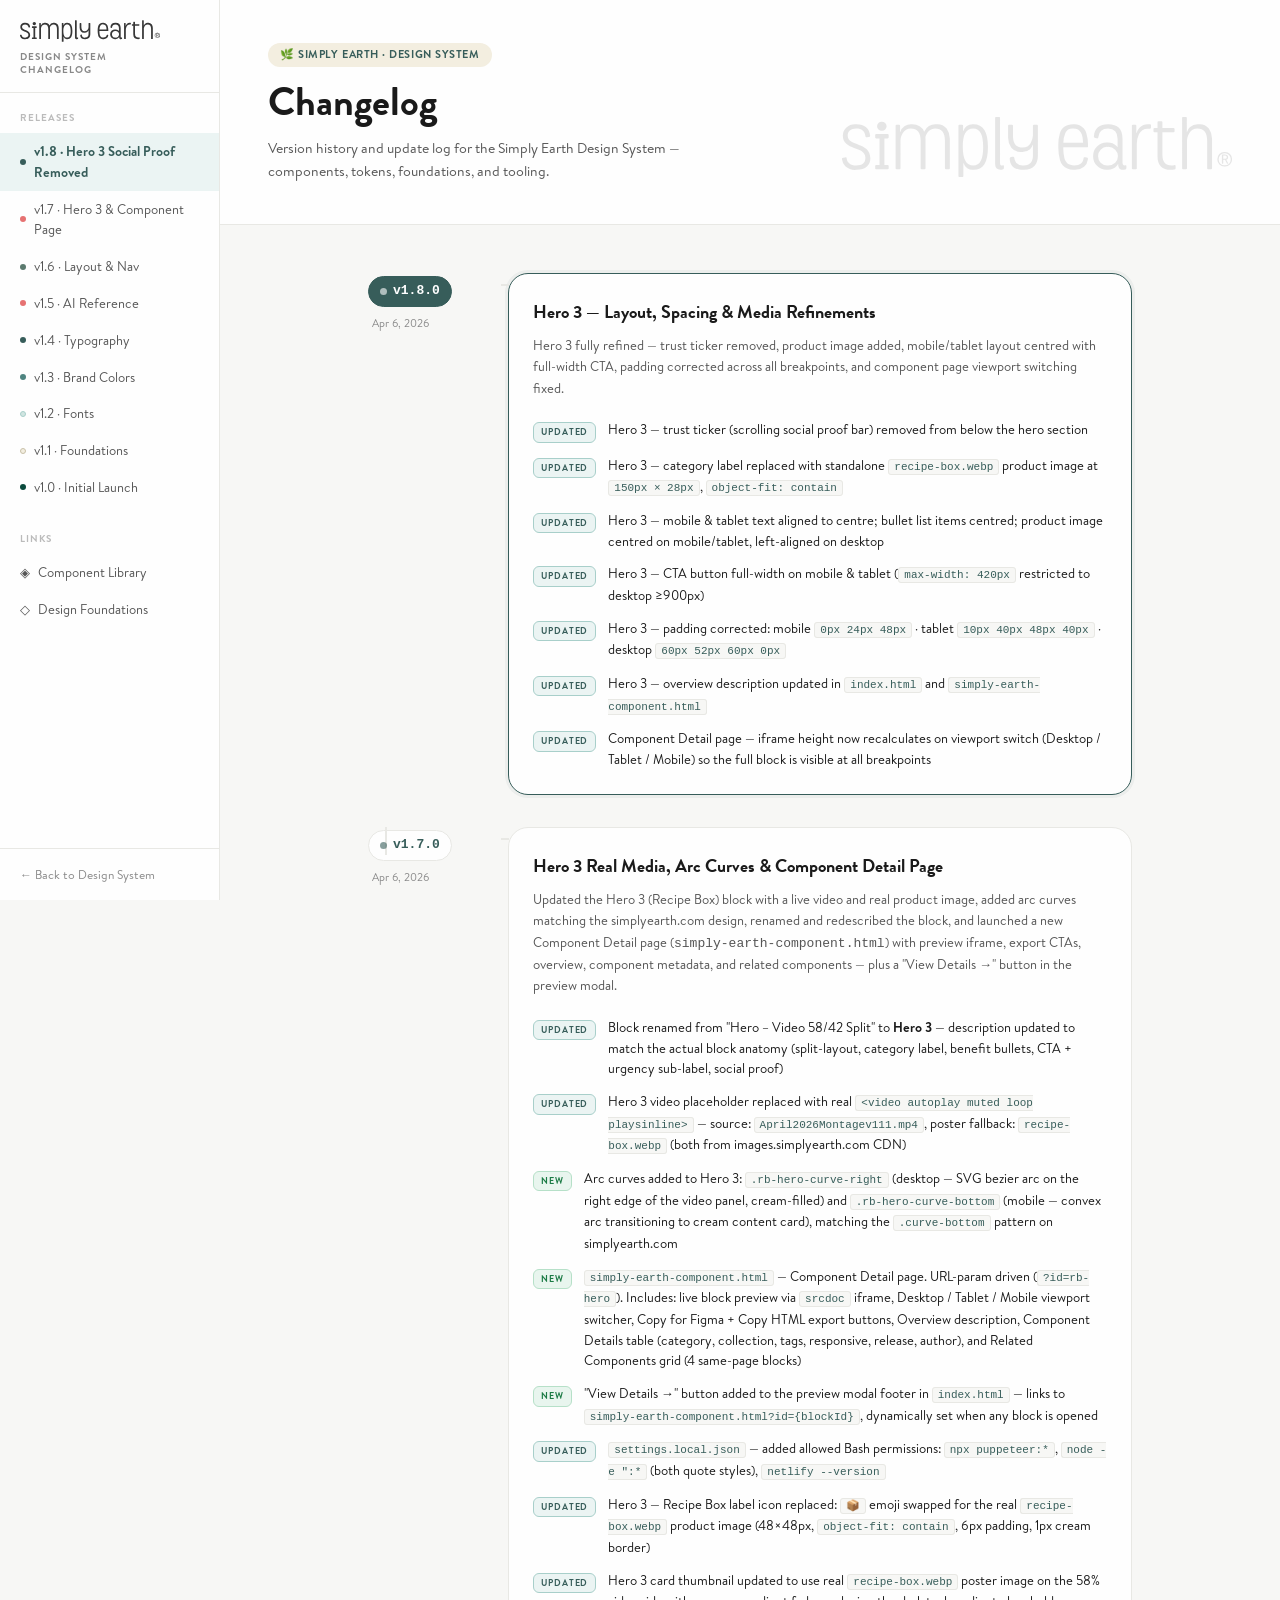
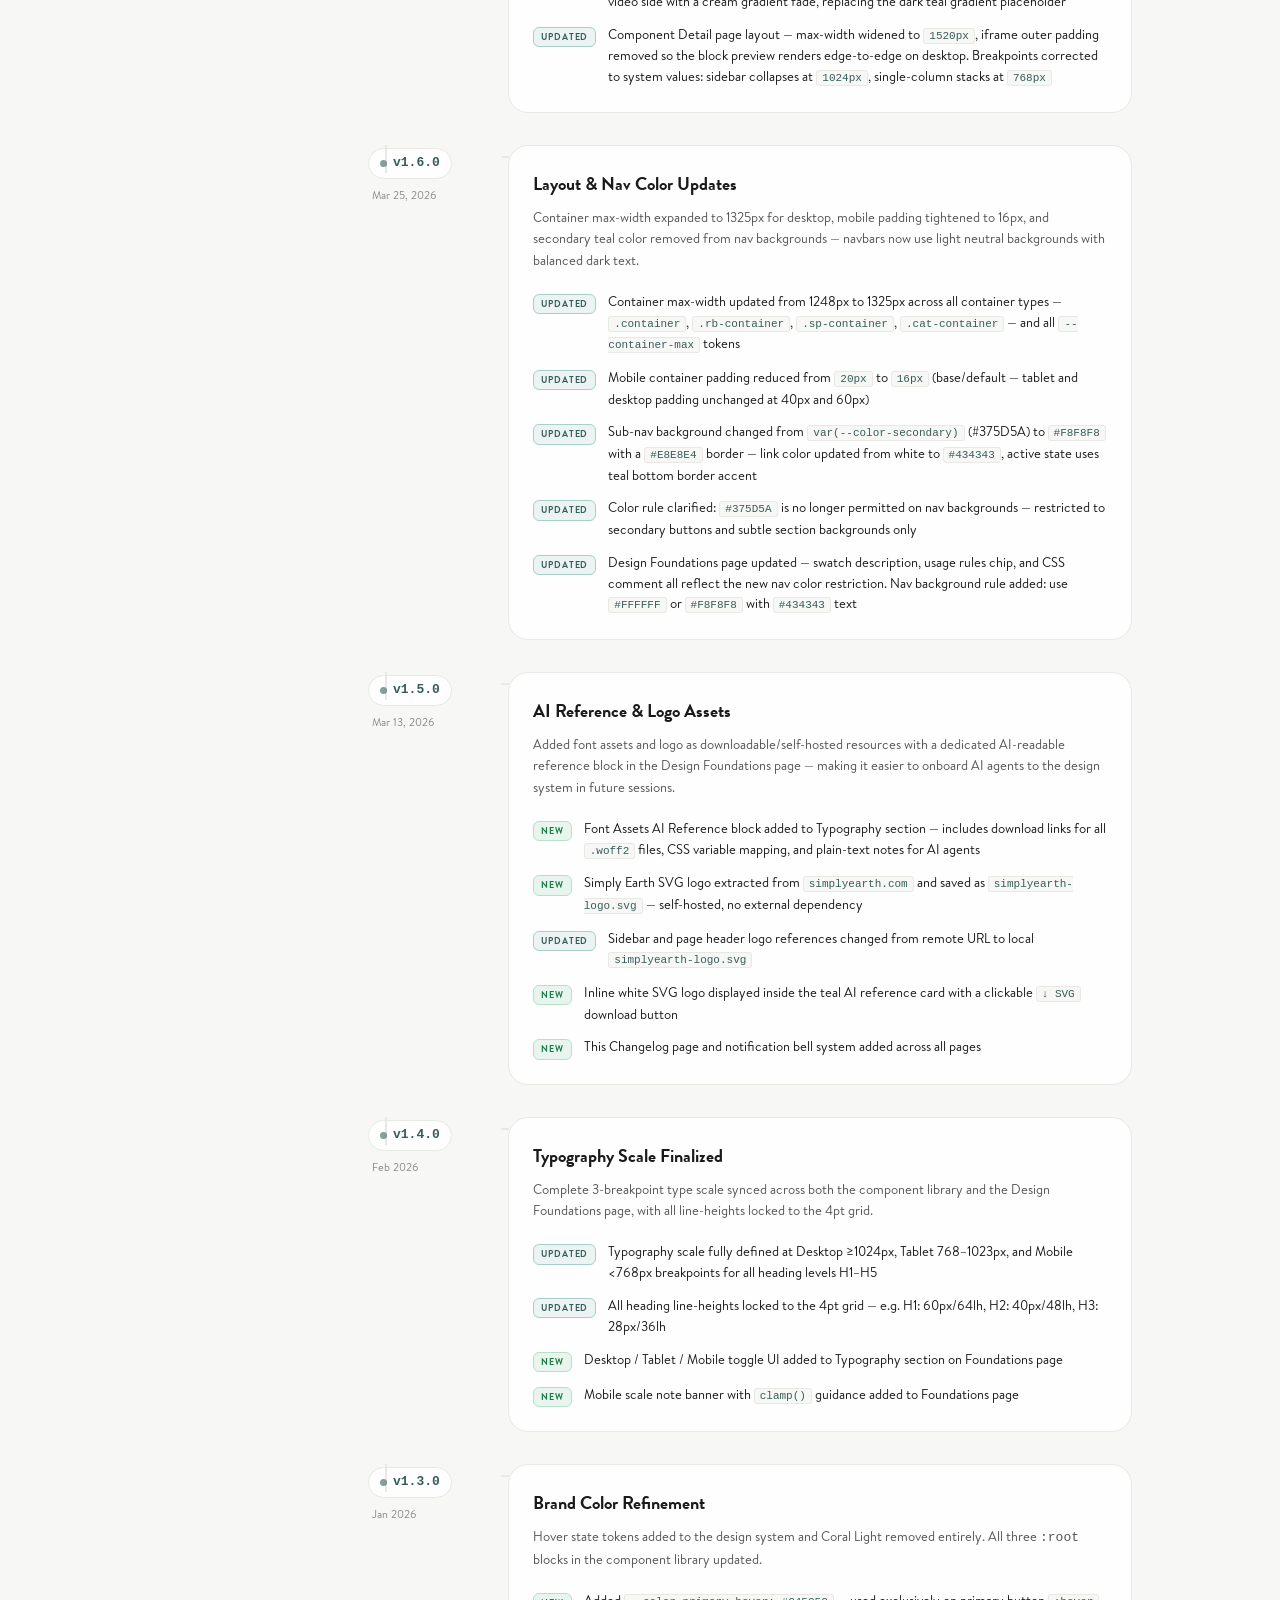
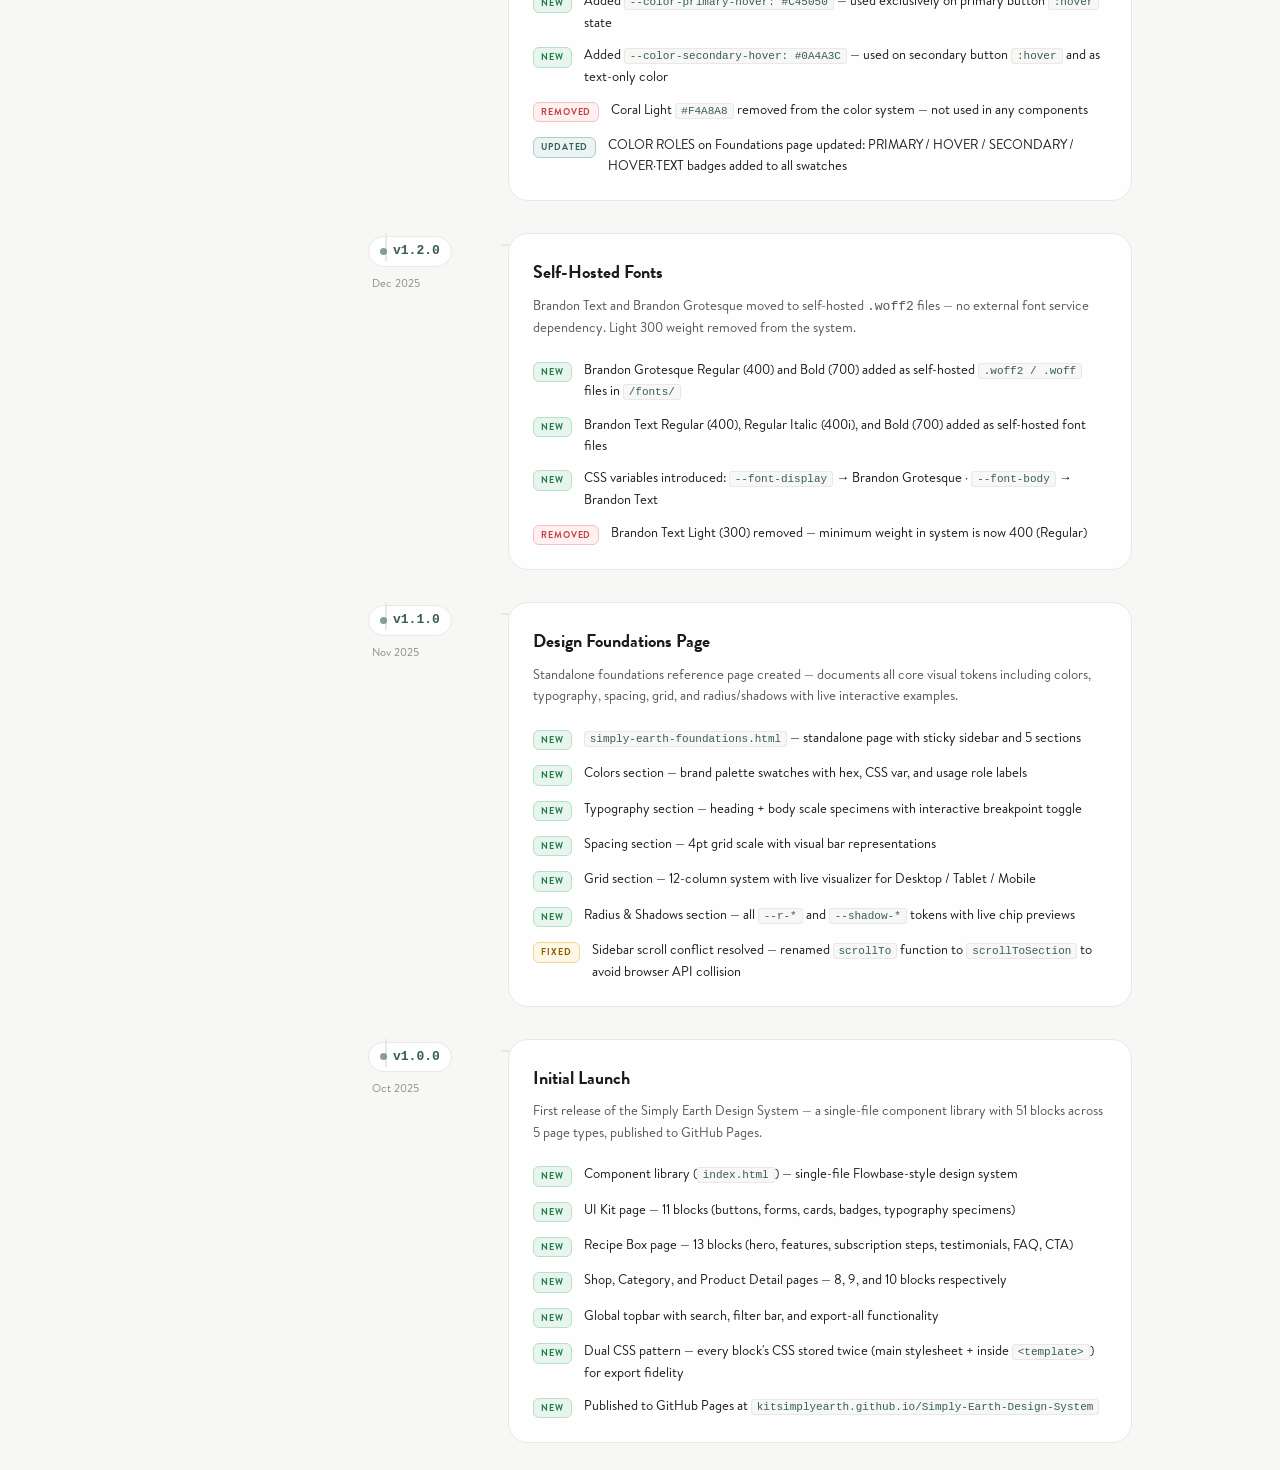
==== commit 2bb6a1be: "v1.8.0 — Hero 3 layout, spacing & media refinements - Trust ticker removed from Hero 3 - Product ima" ====
--- a/simply-earth-changelog.html
+++ b/simply-earth-changelog.html
@@ -330,6 +330,9 @@
 
     <div class="sidenav-section">Releases</div>
     <a class="sidenav-link active" onclick="scrollTo({top:0,behavior:'smooth'})">
+      <span class="nav-dot" style="background:#375D5A;"></span> v1.8 · Hero 3 Social Proof Removed
+    </a>
+    <a class="sidenav-link" onclick="document.getElementById('v1-7').scrollIntoView({behavior:'smooth'})">
       <span class="nav-dot" style="background:#E67272;"></span> v1.7 · Hero 3 & Component Page
     </a>
     <a class="sidenav-link" onclick="document.getElementById('v1-6').scrollIntoView({behavior:'smooth'})">
@@ -384,14 +387,60 @@
     <div class="content">
 
       <!-- ══════════════════════════════════════
+           v1.8.0
+      ═══════════════════════════════════════ -->
+      <div class="version-entry" id="v1-8">
+        <div class="version-meta">
+          <div class="version-badge latest"><span class="version-dot"></span>v1.8.0</div>
+          <div class="version-date">Apr 6, 2026</div>
+        </div>
+        <div class="version-card is-latest">
+          <div style="display:flex;align-items:center;gap:10px;margin-bottom:8px;">
+            <div class="version-title" style="margin-bottom:0;">Hero 3 — Layout, Spacing & Media Refinements</div>
+          </div>
+          <div class="version-summary">Hero 3 fully refined — trust ticker removed, product image added, mobile/tablet layout centred with full-width CTA, padding corrected across all breakpoints, and component page viewport switching fixed.</div>
+          <div class="change-list">
+            <div class="change-item">
+              <span class="change-tag tag-updated">Updated</span>
+              <span class="change-text">Hero 3 — trust ticker (scrolling social proof bar) removed from below the hero section</span>
+            </div>
+            <div class="change-item">
+              <span class="change-tag tag-updated">Updated</span>
+              <span class="change-text">Hero 3 — category label replaced with standalone <code>recipe-box.webp</code> product image at <code>150px × 28px</code>, <code>object-fit: contain</code></span>
+            </div>
+            <div class="change-item">
+              <span class="change-tag tag-updated">Updated</span>
+              <span class="change-text">Hero 3 — mobile &amp; tablet text aligned to centre; bullet list items centred; product image centred on mobile/tablet, left-aligned on desktop</span>
+            </div>
+            <div class="change-item">
+              <span class="change-tag tag-updated">Updated</span>
+              <span class="change-text">Hero 3 — CTA button full-width on mobile &amp; tablet (<code>max-width: 420px</code> restricted to desktop ≥900px)</span>
+            </div>
+            <div class="change-item">
+              <span class="change-tag tag-updated">Updated</span>
+              <span class="change-text">Hero 3 — padding corrected: mobile <code>0px 24px 48px</code> · tablet <code>10px 40px 48px 40px</code> · desktop <code>60px 52px 60px 0px</code></span>
+            </div>
+            <div class="change-item">
+              <span class="change-tag tag-updated">Updated</span>
+              <span class="change-text">Hero 3 — overview description updated in <code>index.html</code> and <code>simply-earth-component.html</code></span>
+            </div>
+            <div class="change-item">
+              <span class="change-tag tag-updated">Updated</span>
+              <span class="change-text">Component Detail page — iframe height now recalculates on viewport switch (Desktop / Tablet / Mobile) so the full block is visible at all breakpoints</span>
+            </div>
+          </div>
+        </div>
+      </div>
+
+      <!-- ══════════════════════════════════════
            v1.7.0
       ═══════════════════════════════════════ -->
       <div class="version-entry" id="v1-7">
         <div class="version-meta">
-          <div class="version-badge latest"><span class="version-dot"></span>v1.7.0</div>
+          <div class="version-badge"><span class="version-dot"></span>v1.7.0</div>
           <div class="version-date">Apr 6, 2026</div>
         </div>
-        <div class="version-card is-latest">
+        <div class="version-card">
           <div style="display:flex;align-items:center;gap:10px;margin-bottom:8px;">
             <div class="version-title" style="margin-bottom:0;">Hero 3 Real Media, Arc Curves & Component Detail Page</div>
           </div>
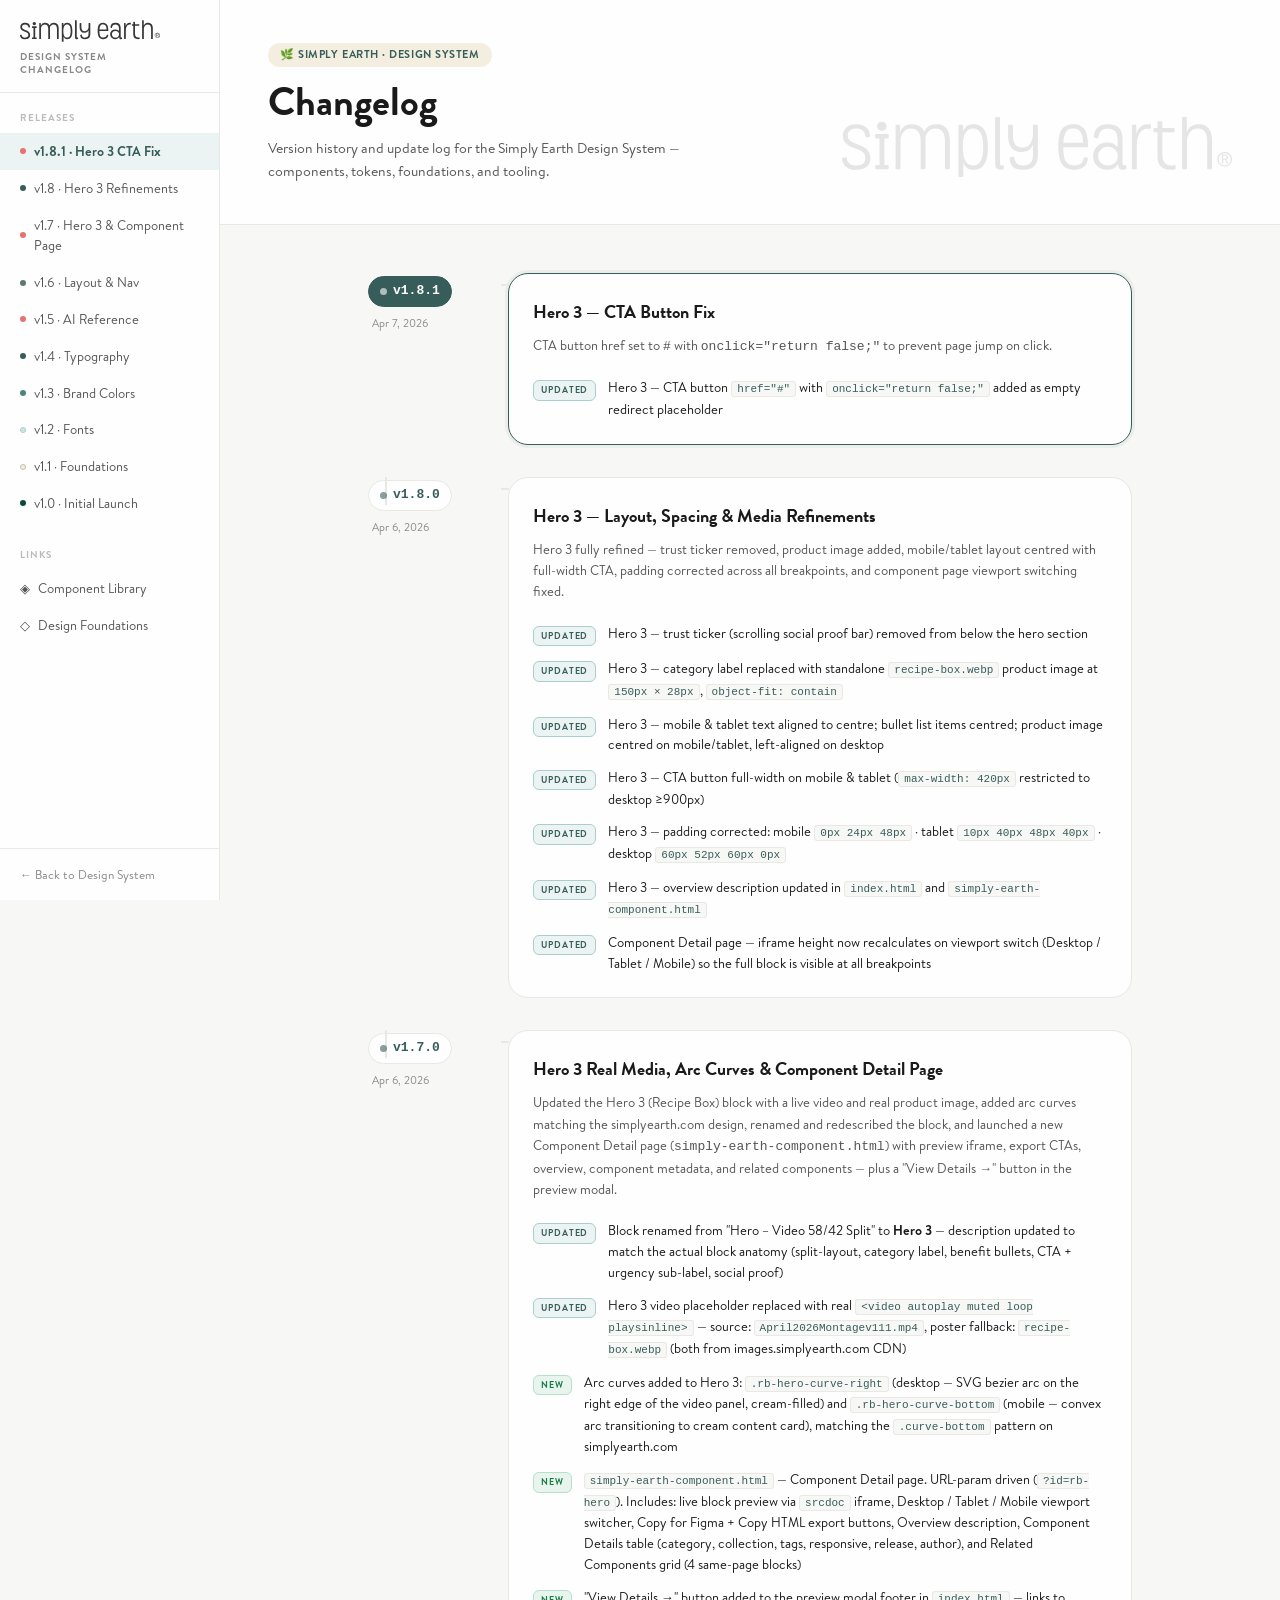
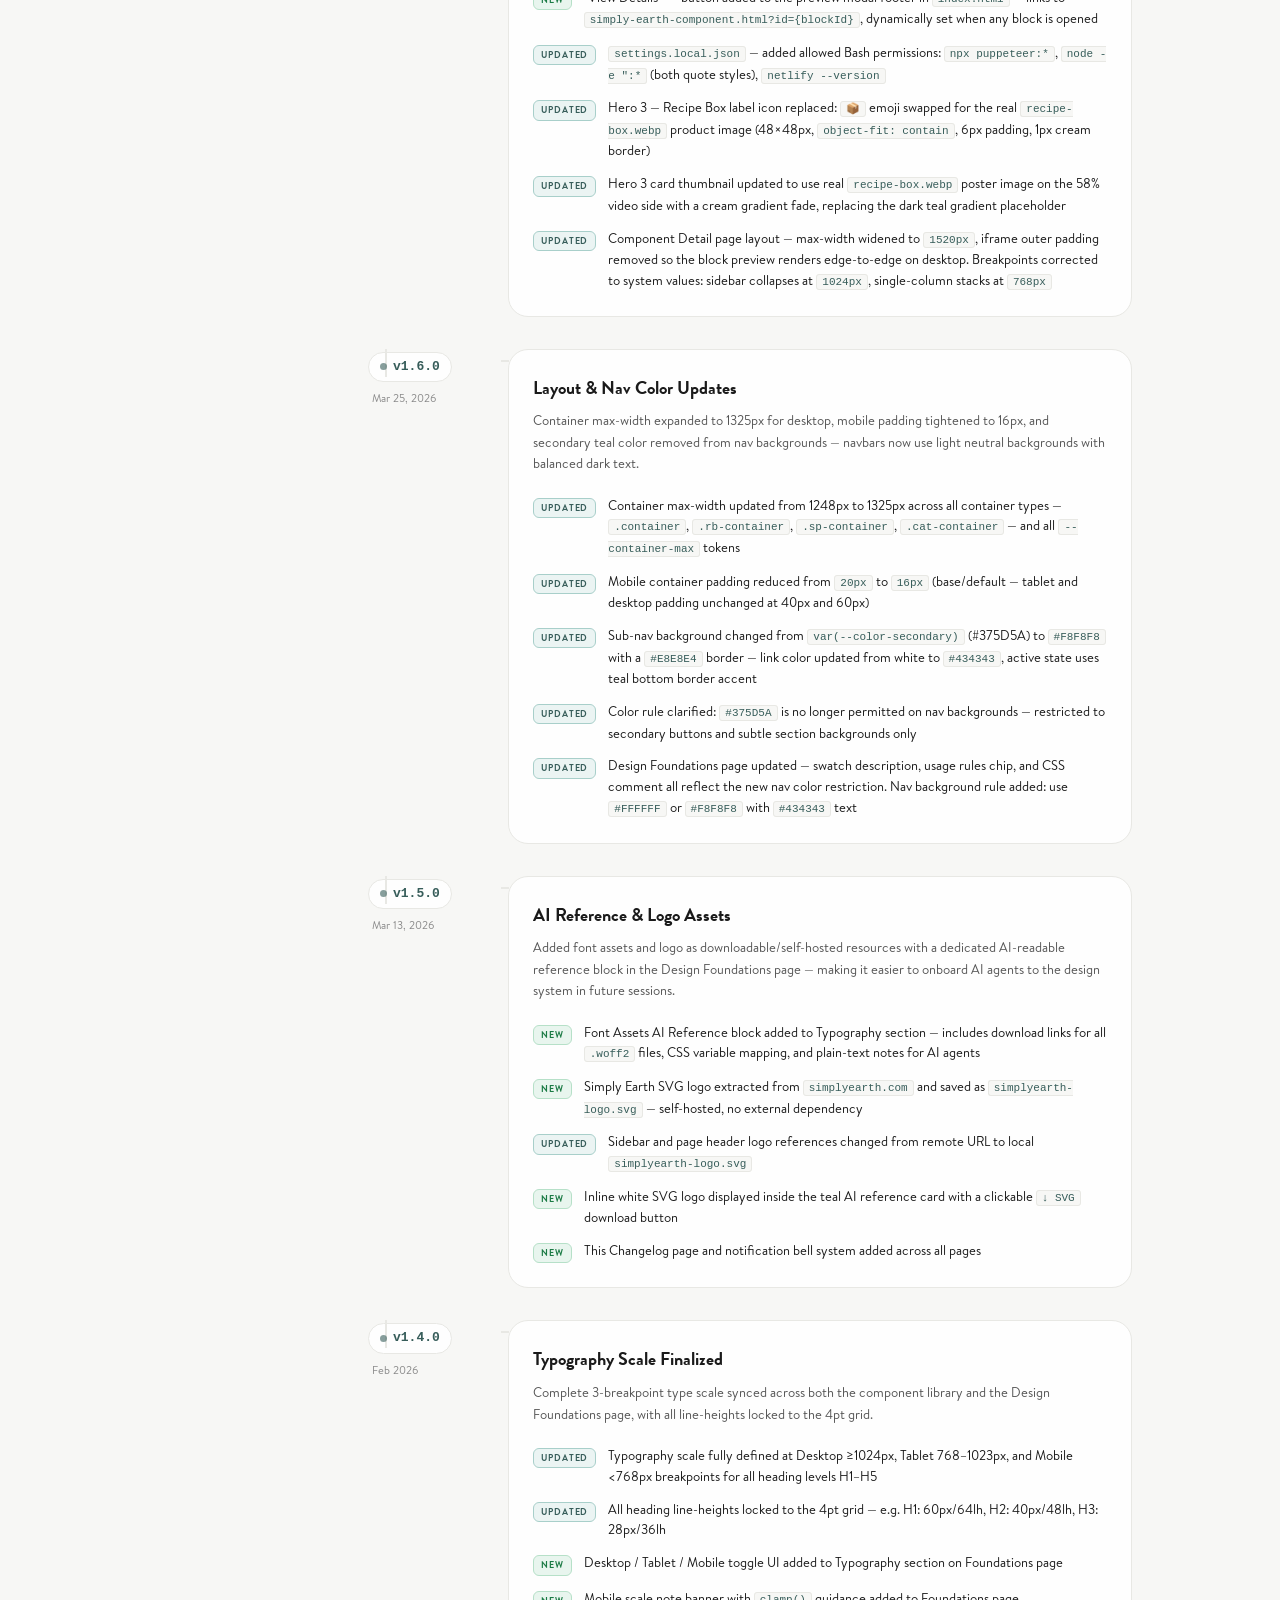
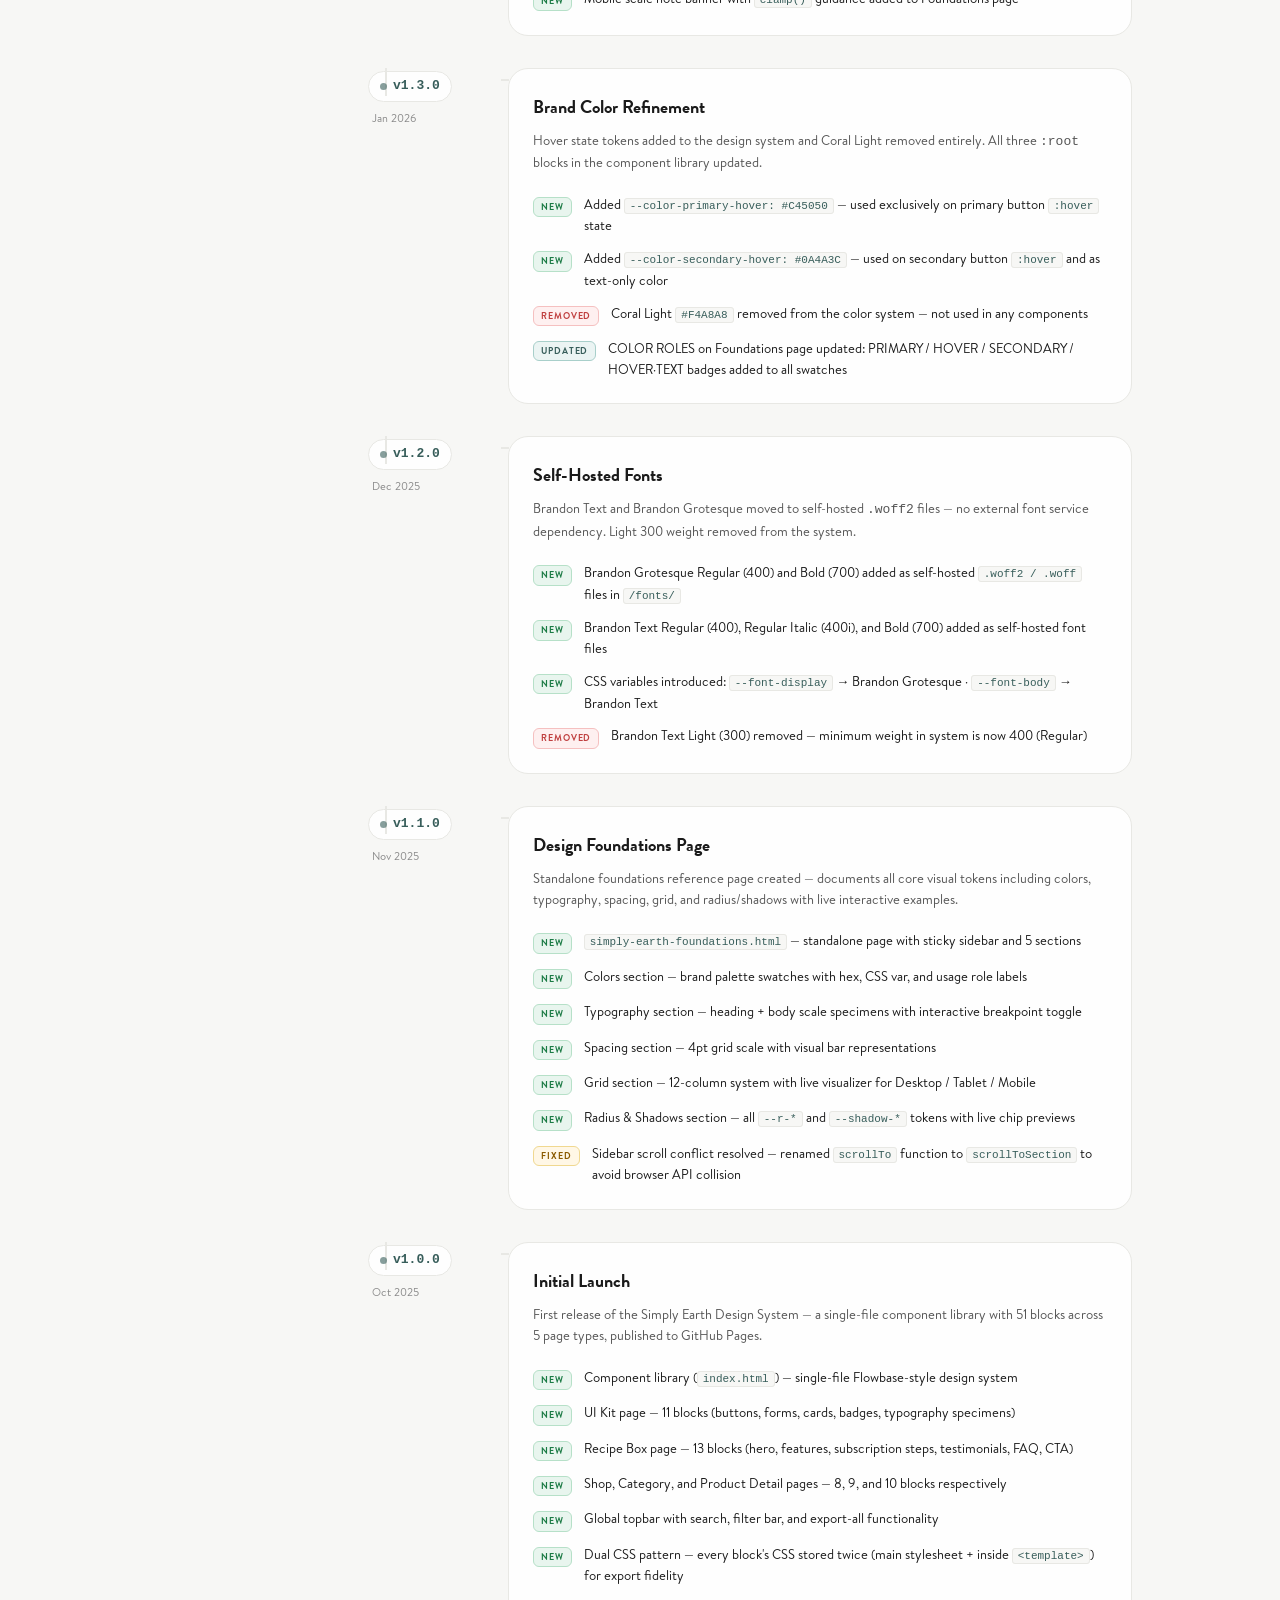
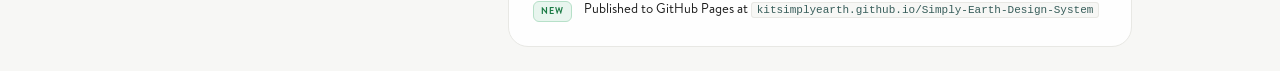
==== commit 43d2095f: "v1.8.1 — Hero 3 CTA button empty redirect fix - CTA button href="#" with onclick="return false;" to " ====
--- a/simply-earth-changelog.html
+++ b/simply-earth-changelog.html
@@ -330,7 +330,10 @@
 
     <div class="sidenav-section">Releases</div>
     <a class="sidenav-link active" onclick="scrollTo({top:0,behavior:'smooth'})">
-      <span class="nav-dot" style="background:#375D5A;"></span> v1.8 · Hero 3 Social Proof Removed
+      <span class="nav-dot" style="background:#E67272;"></span> v1.8.1 · Hero 3 CTA Fix
+    </a>
+    <a class="sidenav-link" onclick="document.getElementById('v1-8').scrollIntoView({behavior:'smooth'})">
+      <span class="nav-dot" style="background:#375D5A;"></span> v1.8 · Hero 3 Refinements
     </a>
     <a class="sidenav-link" onclick="document.getElementById('v1-7').scrollIntoView({behavior:'smooth'})">
       <span class="nav-dot" style="background:#E67272;"></span> v1.7 · Hero 3 & Component Page
@@ -387,14 +390,36 @@
     <div class="content">
 
       <!-- ══════════════════════════════════════
+           v1.8.1
+      ═══════════════════════════════════════ -->
+      <div class="version-entry" id="v1-8-1">
+        <div class="version-meta">
+          <div class="version-badge latest"><span class="version-dot"></span>v1.8.1</div>
+          <div class="version-date">Apr 7, 2026</div>
+        </div>
+        <div class="version-card is-latest">
+          <div style="display:flex;align-items:center;gap:10px;margin-bottom:8px;">
+            <div class="version-title" style="margin-bottom:0;">Hero 3 — CTA Button Fix</div>
+          </div>
+          <div class="version-summary">CTA button href set to <code>#</code> with <code>onclick="return false;"</code> to prevent page jump on click.</div>
+          <div class="change-list">
+            <div class="change-item">
+              <span class="change-tag tag-updated">Updated</span>
+              <span class="change-text">Hero 3 — CTA button <code>href="#"</code> with <code>onclick="return false;"</code> added as empty redirect placeholder</span>
+            </div>
+          </div>
+        </div>
+      </div>
+
+      <!-- ══════════════════════════════════════
            v1.8.0
       ═══════════════════════════════════════ -->
       <div class="version-entry" id="v1-8">
         <div class="version-meta">
-          <div class="version-badge latest"><span class="version-dot"></span>v1.8.0</div>
+          <div class="version-badge"><span class="version-dot"></span>v1.8.0</div>
           <div class="version-date">Apr 6, 2026</div>
         </div>
-        <div class="version-card is-latest">
+        <div class="version-card">
           <div style="display:flex;align-items:center;gap:10px;margin-bottom:8px;">
             <div class="version-title" style="margin-bottom:0;">Hero 3 — Layout, Spacing & Media Refinements</div>
           </div>
